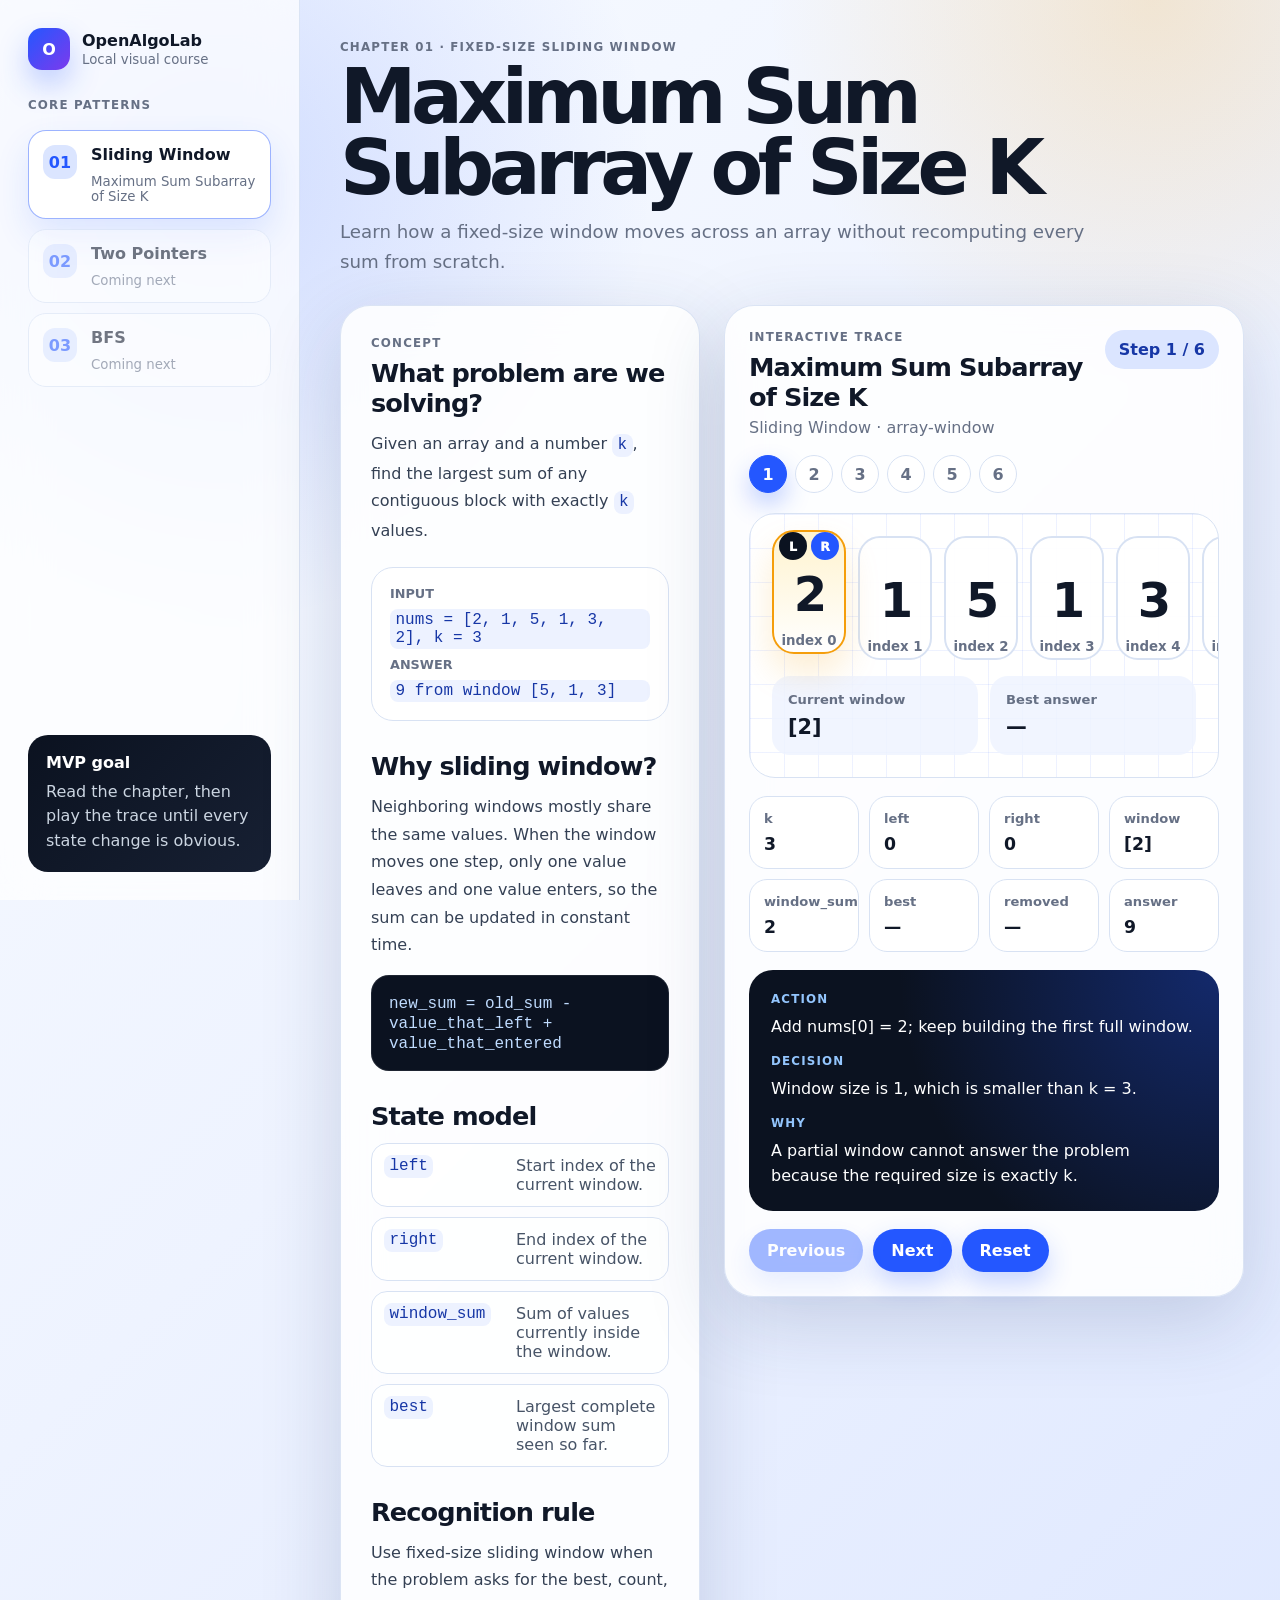
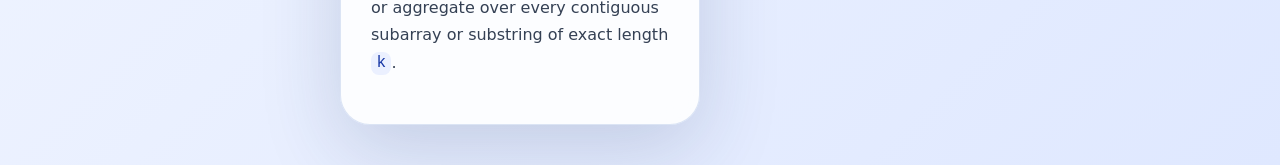
==== visualizer/index.html @ e6bec002 "feat: add first visual algorithm mvp" ====
<!doctype html>
<html lang="en">
  <head>
    <meta charset="utf-8" />
    <meta name="viewport" content="width=device-width, initial-scale=1" />
    <title>OpenAlgoLab Visualizer</title>
    <link rel="stylesheet" href="./styles.css" />
  </head>
  <body>
    <div class="app-shell">
      <aside class="sidebar" aria-label="Course navigation">
        <a class="brand" href="./" aria-label="OpenAlgoLab home">
          <span class="brand-mark">O</span>
          <span>
            <strong>OpenAlgoLab</strong>
            <small>Local visual course</small>
          </span>
        </a>

        <nav class="course-nav" aria-label="Algorithms">
          <p class="nav-label">Core Patterns</p>
          <button class="nav-item active" type="button">
            <span>01</span>
            <strong>Sliding Window</strong>
            <small>Maximum Sum Subarray of Size K</small>
          </button>
          <button class="nav-item locked" type="button" aria-disabled="true">
            <span>02</span>
            <strong>Two Pointers</strong>
            <small>Coming next</small>
          </button>
          <button class="nav-item locked" type="button" aria-disabled="true">
            <span>03</span>
            <strong>BFS</strong>
            <small>Coming next</small>
          </button>
        </nav>

        <div class="sidebar-note">
          <strong>MVP goal</strong>
          <p>Read the chapter, then play the trace until every state change is obvious.</p>
        </div>
      </aside>

      <main class="main-content">
        <section class="lesson-hero">
          <p class="eyebrow">Chapter 01 · Fixed-size Sliding Window</p>
          <h1 id="title">Maximum Sum Subarray of Size K</h1>
          <p class="hero-copy">
            Learn how a fixed-size window moves across an array without recomputing every sum from scratch.
          </p>
        </section>

        <section class="lesson-layout">
          <article class="lesson-card" aria-label="Algorithm explanation">
            <div class="section-kicker">Concept</div>
            <h2>What problem are we solving?</h2>
            <p>
              Given an array and a number <code>k</code>, find the largest sum of any contiguous block with exactly
              <code>k</code> values.
            </p>

            <div class="example-box">
              <span>Input</span>
              <code>nums = [2, 1, 5, 1, 3, 2], k = 3</code>
              <span>Answer</span>
              <code>9 from window [5, 1, 3]</code>
            </div>

            <h2>Why sliding window?</h2>
            <p>
              Neighboring windows mostly share the same values. When the window moves one step, only one value leaves
              and one value enters, so the sum can be updated in constant time.
            </p>

            <div class="formula-card">
              <code>new_sum = old_sum - value_that_left + value_that_entered</code>
            </div>

            <h2>State model</h2>
            <dl class="state-model">
              <div>
                <dt><code>left</code></dt>
                <dd>Start index of the current window.</dd>
              </div>
              <div>
                <dt><code>right</code></dt>
                <dd>End index of the current window.</dd>
              </div>
              <div>
                <dt><code>window_sum</code></dt>
                <dd>Sum of values currently inside the window.</dd>
              </div>
              <div>
                <dt><code>best</code></dt>
                <dd>Largest complete window sum seen so far.</dd>
              </div>
            </dl>

            <h2>Recognition rule</h2>
            <p>
              Use fixed-size sliding window when the problem asks for the best, count, or aggregate over every
              contiguous subarray or substring of exact length <code>k</code>.
            </p>
          </article>

          <section class="lab-card" aria-label="Interactive trace visualizer">
            <div class="lab-header">
              <div>
                <p class="eyebrow">Interactive Trace</p>
                <h2 id="trace-title">Maximum Sum Subarray of Size K</h2>
                <p id="pattern" class="pattern"></p>
              </div>
              <div class="step-pill" id="step-counter"></div>
            </div>

            <div class="progress-track" id="progress-track" aria-label="Trace progress"></div>

            <div class="visual-stage">
              <div id="array" class="array" aria-label="Array visualization"></div>
              <div class="window-summary">
                <div>
                  <span>Current window</span>
                  <strong id="window-values"></strong>
                </div>
                <div>
                  <span>Best answer</span>
                  <strong id="best-answer"></strong>
                </div>
              </div>
            </div>

            <div class="state-grid" id="state"></div>

            <article class="trace-explanation">
              <div>
                <p class="label">Action</p>
                <p id="action"></p>
              </div>
              <div>
                <p class="label">Decision</p>
                <p id="decision"></p>
              </div>
              <div>
                <p class="label">Why</p>
                <p id="why"></p>
              </div>
            </article>

            <div class="controls" aria-label="Trace controls">
              <button id="prev" type="button">Previous</button>
              <button id="next" type="button">Next</button>
              <button id="reset" type="button">Reset</button>
            </div>
          </section>
        </section>
      </main>
    </div>

    <script src="./app.js"></script>
  </body>
</html>
---- visualizer/styles.css ----
:root {
  color-scheme: light;
  --bg: #eef3ff;
  --bg-deep: #dfe8ff;
  --panel: rgba(255, 255, 255, 0.86);
  --panel-strong: #ffffff;
  --text: #101828;
  --muted: #667085;
  --line: #d8e2f3;
  --primary: #2457ff;
  --primary-dark: #1737a6;
  --primary-soft: #dbe5ff;
  --accent: #f59e0b;
  --accent-soft: #fff3cf;
  --success: #16a34a;
  --success-soft: #dcfce7;
  --dark: #0b1220;
  --dark-soft: #172033;
  --shadow: 0 24px 80px rgba(34, 53, 108, 0.18);
  --radius-lg: 30px;
  --radius-md: 22px;
}

* {
  box-sizing: border-box;
}

body {
  margin: 0;
  min-height: 100vh;
  font-family: Inter, ui-sans-serif, system-ui, -apple-system, BlinkMacSystemFont, "Segoe UI", sans-serif;
  color: var(--text);
  background:
    radial-gradient(circle at 16% 10%, rgba(36, 87, 255, 0.18), transparent 28rem),
    radial-gradient(circle at 90% 0%, rgba(245, 158, 11, 0.18), transparent 24rem),
    linear-gradient(135deg, #f8fbff 0%, var(--bg) 48%, var(--bg-deep) 100%);
}

button,
a {
  font: inherit;
}

code {
  padding: 0.14rem 0.34rem;
  border-radius: 8px;
  background: rgba(36, 87, 255, 0.08);
  color: var(--primary-dark);
  font-family: ui-monospace, SFMono-Regular, Menlo, Monaco, Consolas, "Liberation Mono", monospace;
}

.app-shell {
  display: grid;
  grid-template-columns: 300px minmax(0, 1fr);
  min-height: 100vh;
}

.sidebar {
  position: sticky;
  top: 0;
  height: 100vh;
  display: flex;
  flex-direction: column;
  gap: 28px;
  padding: 28px;
  border-right: 1px solid rgba(216, 226, 243, 0.9);
  background: rgba(255, 255, 255, 0.72);
  backdrop-filter: blur(24px);
}

.brand {
  display: flex;
  align-items: center;
  gap: 12px;
  color: var(--text);
  text-decoration: none;
}

.brand-mark {
  display: grid;
  width: 42px;
  height: 42px;
  place-items: center;
  border-radius: 14px;
  color: #ffffff;
  background: linear-gradient(135deg, var(--primary), #7c3aed);
  font-weight: 900;
  box-shadow: 0 14px 30px rgba(36, 87, 255, 0.28);
}

.brand strong,
.brand small {
  display: block;
}

.brand small {
  margin-top: 2px;
  color: var(--muted);
}

.course-nav {
  display: grid;
  gap: 10px;
}

.nav-label,
.eyebrow,
.label,
.section-kicker {
  margin: 0 0 8px;
  color: var(--muted);
  font-size: 0.74rem;
  font-weight: 850;
  letter-spacing: 0.1em;
  text-transform: uppercase;
}

.nav-item {
  width: 100%;
  display: grid;
  grid-template-columns: 36px minmax(0, 1fr);
  gap: 10px 12px;
  padding: 14px;
  text-align: left;
  border: 1px solid var(--line);
  border-radius: 18px;
  color: var(--text);
  background: rgba(255, 255, 255, 0.7);
  cursor: pointer;
}

.nav-item span {
  grid-row: span 2;
  display: grid;
  width: 34px;
  height: 34px;
  place-items: center;
  border-radius: 12px;
  color: var(--primary);
  background: var(--primary-soft);
  font-weight: 900;
}

.nav-item strong,
.nav-item small {
  display: block;
}

.nav-item small {
  color: var(--muted);
}

.nav-item.active {
  border-color: rgba(36, 87, 255, 0.45);
  background: #ffffff;
  box-shadow: 0 16px 34px rgba(36, 87, 255, 0.12);
}

.nav-item.locked {
  cursor: not-allowed;
  opacity: 0.58;
}

.sidebar-note {
  margin-top: auto;
  padding: 18px;
  border-radius: 20px;
  color: #ffffff;
  background: linear-gradient(135deg, var(--dark), var(--dark-soft));
}

.sidebar-note p {
  margin: 8px 0 0;
  color: #cbd5e1;
  line-height: 1.55;
}

.main-content {
  width: min(1480px, 100%);
  padding: 40px;
}

.lesson-hero {
  margin-bottom: 28px;
}

h1,
h2,
p {
  margin-top: 0;
}

h1 {
  max-width: 960px;
  margin-bottom: 14px;
  font-size: clamp(2.4rem, 6vw, 5.5rem);
  line-height: 0.92;
  letter-spacing: -0.07em;
}

h2 {
  margin-bottom: 12px;
  font-size: clamp(1.35rem, 2vw, 1.9rem);
  letter-spacing: -0.035em;
}

.hero-copy {
  max-width: 760px;
  color: var(--muted);
  font-size: 1.14rem;
  line-height: 1.65;
}

.lesson-layout {
  display: grid;
  grid-template-columns: minmax(360px, 0.86fr) minmax(520px, 1.14fr);
  gap: 24px;
  align-items: start;
}

.lesson-card,
.lab-card {
  border: 1px solid rgba(216, 226, 243, 0.92);
  border-radius: var(--radius-lg);
  background: var(--panel);
  box-shadow: var(--shadow);
  backdrop-filter: blur(20px);
}

.lesson-card {
  padding: 30px;
}

.lesson-card p {
  color: #344054;
  line-height: 1.72;
}

.lesson-card h2:not(:first-of-type) {
  margin-top: 30px;
}

.example-box {
  display: grid;
  gap: 8px;
  margin: 22px 0;
  padding: 18px;
  border: 1px solid var(--line);
  border-radius: var(--radius-md);
  background: #ffffff;
}

.example-box span {
  color: var(--muted);
  font-size: 0.8rem;
  font-weight: 800;
  text-transform: uppercase;
}

.formula-card {
  padding: 18px;
  border-radius: 18px;
  background: var(--dark);
  box-shadow: inset 0 0 0 1px rgba(255, 255, 255, 0.08);
}

.formula-card code {
  padding: 0;
  color: #bfdbfe;
  background: transparent;
  white-space: normal;
}

.state-model {
  display: grid;
  gap: 10px;
  margin: 0;
}

.state-model div {
  display: grid;
  grid-template-columns: 120px minmax(0, 1fr);
  gap: 12px;
  padding: 12px;
  border: 1px solid var(--line);
  border-radius: 16px;
  background: rgba(255, 255, 255, 0.68);
}

.state-model dt,
.state-model dd {
  margin: 0;
}

.state-model dd {
  color: #475467;
}

.lab-card {
  padding: 24px;
}

.lab-header {
  display: flex;
  align-items: flex-start;
  justify-content: space-between;
  gap: 16px;
  margin-bottom: 18px;
}

.lab-header h2 {
  margin-bottom: 6px;
}

.pattern {
  margin: 0;
  color: var(--muted);
}

.step-pill {
  flex: 0 0 auto;
  padding: 10px 14px;
  border-radius: 999px;
  color: var(--primary-dark);
  background: var(--primary-soft);
  font-weight: 900;
}

.progress-track {
  display: flex;
  gap: 8px;
  margin-bottom: 20px;
}

.progress-dot {
  display: grid;
  width: 38px;
  height: 38px;
  place-items: center;
  border: 1px solid var(--line);
  border-radius: 999px;
  color: var(--muted);
  background: #ffffff;
  font-weight: 900;
  cursor: pointer;
}

.progress-dot.done {
  color: var(--success);
  border-color: rgba(22, 163, 74, 0.35);
  background: var(--success-soft);
}

.progress-dot.current {
  color: #ffffff;
  border-color: var(--primary);
  background: var(--primary);
  box-shadow: 0 12px 24px rgba(36, 87, 255, 0.28);
}

.visual-stage {
  position: relative;
  overflow: hidden;
  margin-bottom: 18px;
  padding: 22px;
  border-radius: 26px;
  background:
    linear-gradient(90deg, rgba(36, 87, 255, 0.08) 1px, transparent 1px),
    linear-gradient(180deg, rgba(36, 87, 255, 0.08) 1px, transparent 1px),
    #ffffff;
  background-size: 34px 34px;
  border: 1px solid var(--line);
}

.array {
  display: grid;
  grid-template-columns: repeat(6, minmax(74px, 1fr));
  gap: 12px;
  margin-bottom: 16px;
}

.cell {
  min-height: 124px;
  display: grid;
  grid-template-rows: 28px 1fr 24px;
  align-items: center;
  justify-items: center;
  border: 2px solid var(--line);
  border-radius: 22px;
  background: rgba(255, 255, 255, 0.92);
  transition: transform 180ms ease, border-color 180ms ease, background 180ms ease, box-shadow 180ms ease;
}

.cell.in-window {
  border-color: rgba(36, 87, 255, 0.62);
  background: linear-gradient(180deg, #eff4ff, #ffffff);
  box-shadow: inset 0 -5px 0 rgba(36, 87, 255, 0.12);
}

.cell.highlighted {
  transform: translateY(-6px);
  border-color: var(--accent);
  background: linear-gradient(180deg, var(--accent-soft), #ffffff);
  box-shadow: 0 18px 34px rgba(245, 158, 11, 0.18);
}

.cell.candidate-best.in-window {
  box-shadow: inset 0 -5px 0 rgba(22, 163, 74, 0.18);
}

.cell strong {
  font-size: clamp(2rem, 4vw, 3rem);
  letter-spacing: -0.06em;
}

.cell small {
  color: var(--muted);
  font-weight: 800;
}

.pointers {
  display: flex;
  gap: 4px;
  min-height: 28px;
}

.pointers span {
  display: inline-grid;
  width: 28px;
  height: 28px;
  place-items: center;
  border-radius: 999px;
  color: #ffffff;
  font-size: 0.78rem;
  font-weight: 950;
}

.left-pointer {
  background: var(--dark);
}

.right-pointer {
  background: var(--primary);
}

.window-summary {
  display: grid;
  grid-template-columns: 1fr 1fr;
  gap: 12px;
}

.window-summary div {
  padding: 16px;
  border-radius: 18px;
  background: rgba(239, 244, 255, 0.84);
}

.window-summary span,
.state-card span {
  display: block;
  margin-bottom: 8px;
  color: var(--muted);
  font-size: 0.82rem;
  font-weight: 850;
}

.window-summary strong {
  font-size: 1.3rem;
}

.state-grid {
  display: grid;
  grid-template-columns: repeat(4, minmax(0, 1fr));
  gap: 10px;
  margin-bottom: 18px;
}

.state-card {
  padding: 14px;
  border: 1px solid var(--line);
  border-radius: 18px;
  background: #ffffff;
}

.state-card strong {
  display: block;
  overflow-wrap: anywhere;
  font-size: 1.08rem;
}

.trace-explanation {
  display: grid;
  gap: 14px;
  margin-bottom: 18px;
  padding: 22px;
  border-radius: 24px;
  color: #ffffff;
  background:
    radial-gradient(circle at top right, rgba(36, 87, 255, 0.34), transparent 20rem),
    var(--dark);
}

.trace-explanation p:not(.label) {
  margin: 0;
  line-height: 1.6;
}

.trace-explanation .label {
  color: #93c5fd;
}

.controls {
  display: flex;
  flex-wrap: wrap;
  gap: 10px;
}

.controls button {
  border: 0;
  border-radius: 999px;
  padding: 12px 18px;
  color: #ffffff;
  background: var(--primary);
  font-weight: 900;
  cursor: pointer;
  box-shadow: 0 12px 26px rgba(36, 87, 255, 0.24);
  transition: transform 160ms ease, opacity 160ms ease;
}

.controls button:hover:not(:disabled) {
  transform: translateY(-1px);
}

.controls button:disabled {
  cursor: not-allowed;
  opacity: 0.42;
}

@media (max-width: 1180px) {
  .app-shell {
    grid-template-columns: 1fr;
  }

  .sidebar {
    position: static;
    height: auto;
    border-right: 0;
    border-bottom: 1px solid rgba(216, 226, 243, 0.9);
  }

  .course-nav {
    grid-template-columns: repeat(3, minmax(0, 1fr));
  }

  .nav-label,
  .sidebar-note {
    grid-column: 1 / -1;
  }

  .lesson-layout {
    grid-template-columns: 1fr;
  }
}

@media (max-width: 760px) {
  .main-content,
  .sidebar {
    padding: 20px;
  }

  .course-nav,
  .array,
  .state-grid,
  .window-summary {
    grid-template-columns: 1fr;
  }

  .lesson-card,
  .lab-card {
    padding: 20px;
    border-radius: 24px;
  }

  .lab-header {
    flex-direction: column;
  }

  .state-model div {
    grid-template-columns: 1fr;
  }

  .progress-track {
    flex-wrap: wrap;
  }

  .controls button {
    flex: 1;
  }
}
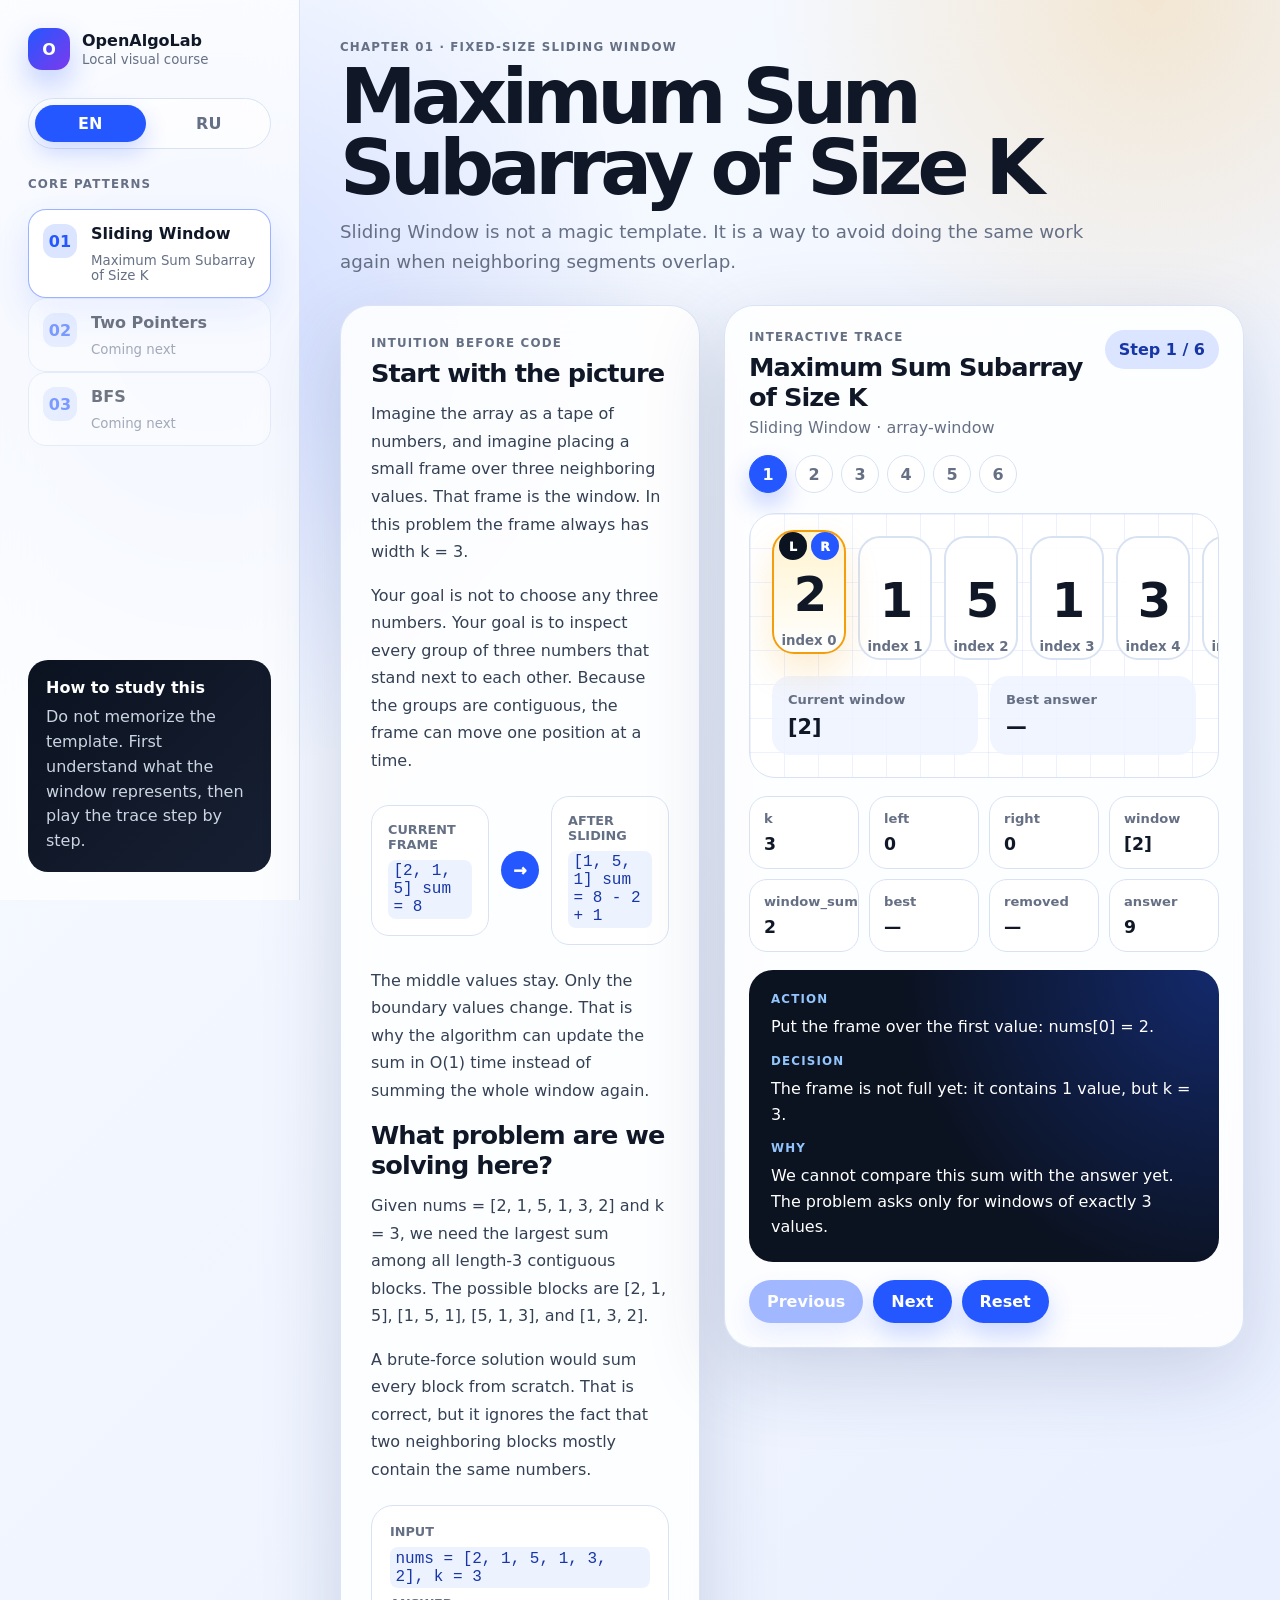
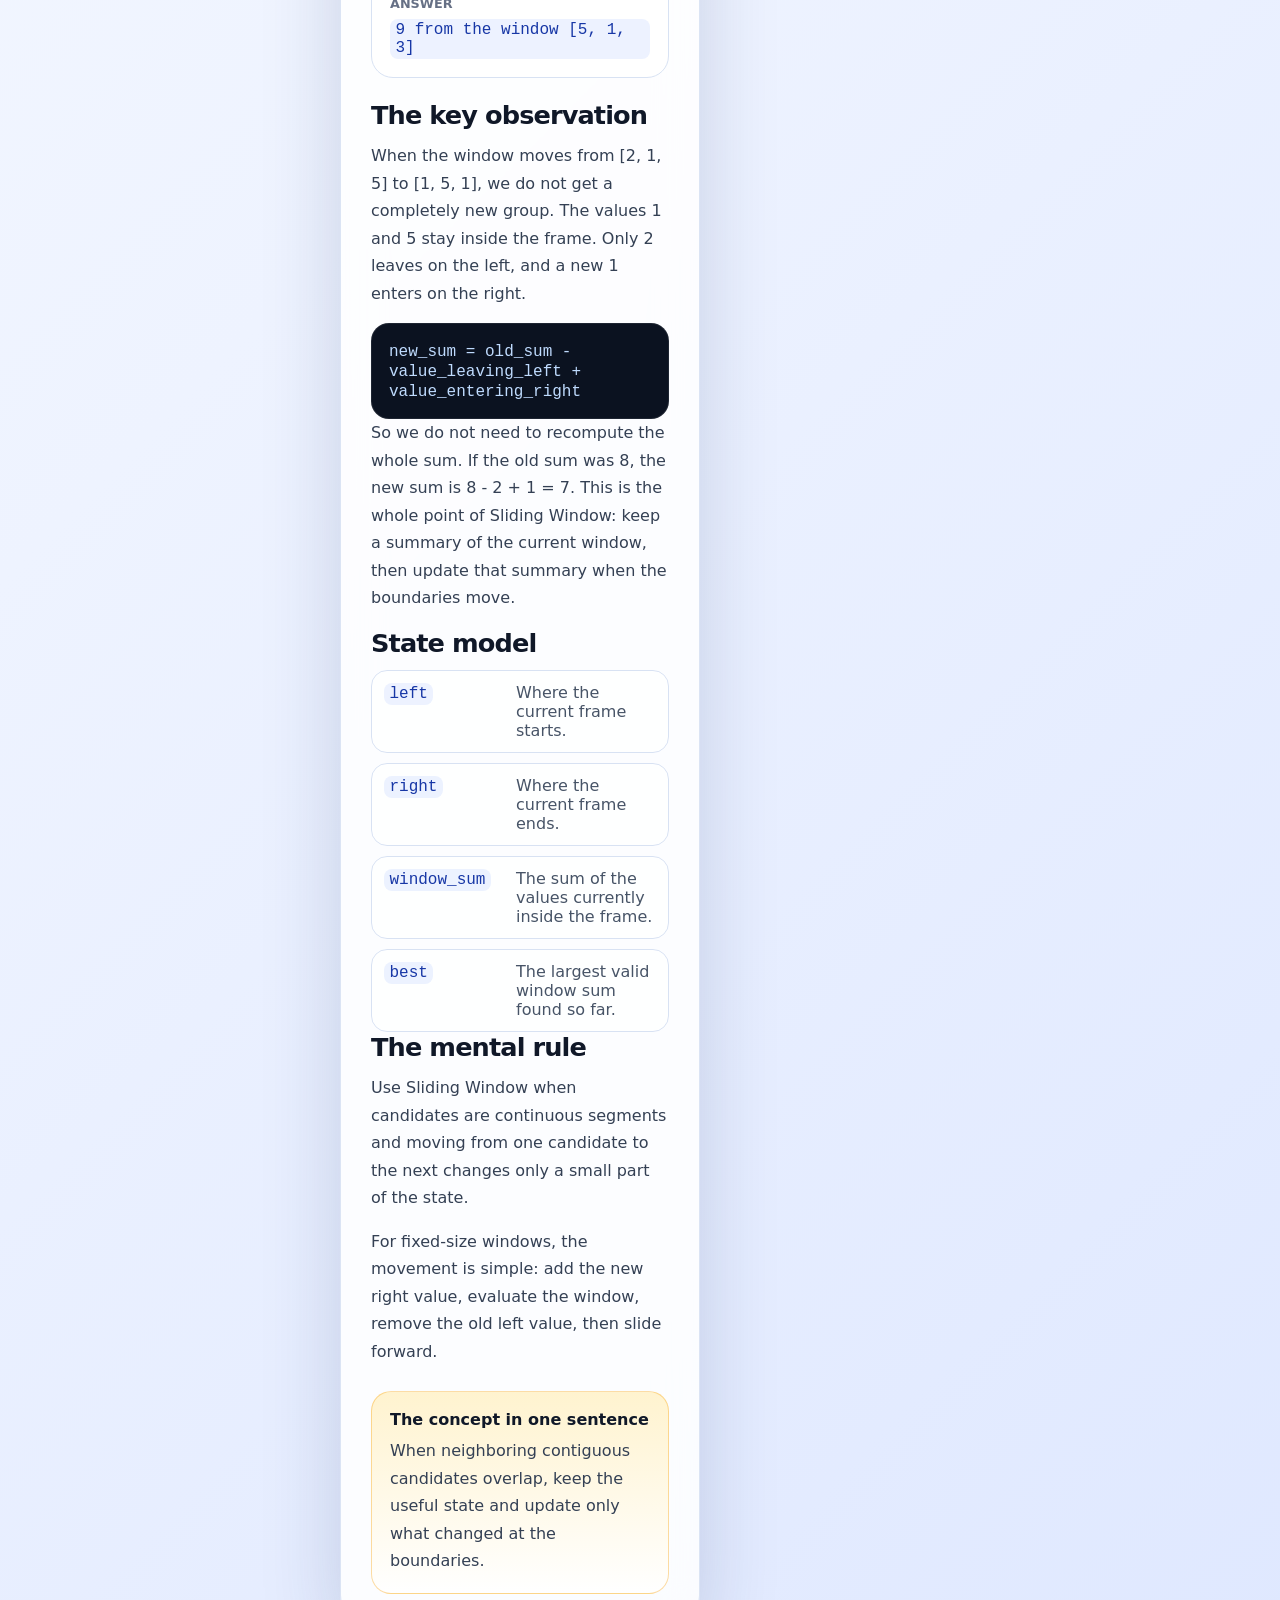
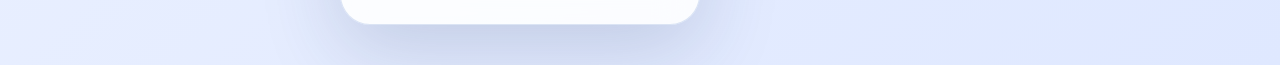
==== commit 88c3a31d: "feat: add bilingual lesson localization" ====
--- a/visualizer/index.html
+++ b/visualizer/index.html
@@ -13,102 +13,44 @@
           <span class="brand-mark">O</span>
           <span>
             <strong>OpenAlgoLab</strong>
-            <small>Local visual course</small>
+            <small id="brand-subtitle"></small>
           </span>
         </a>
 
+        <div class="language-switcher" aria-label="Language switcher">
+          <button class="language-button" type="button" data-lang="en">EN</button>
+          <button class="language-button" type="button" data-lang="ru">RU</button>
+        </div>
+
         <nav class="course-nav" aria-label="Algorithms">
-          <p class="nav-label">Core Patterns</p>
-          <button class="nav-item active" type="button">
-            <span>01</span>
-            <strong>Sliding Window</strong>
-            <small>Maximum Sum Subarray of Size K</small>
-          </button>
-          <button class="nav-item locked" type="button" aria-disabled="true">
-            <span>02</span>
-            <strong>Two Pointers</strong>
-            <small>Coming next</small>
-          </button>
-          <button class="nav-item locked" type="button" aria-disabled="true">
-            <span>03</span>
-            <strong>BFS</strong>
-            <small>Coming next</small>
-          </button>
+          <p class="nav-label" id="nav-label"></p>
+          <div id="nav-items"></div>
         </nav>
 
         <div class="sidebar-note">
-          <strong>MVP goal</strong>
-          <p>Read the chapter, then play the trace until every state change is obvious.</p>
+          <strong id="sidebar-note-title"></strong>
+          <p id="sidebar-note-text"></p>
         </div>
       </aside>
 
       <main class="main-content">
         <section class="lesson-hero">
-          <p class="eyebrow">Chapter 01 · Fixed-size Sliding Window</p>
-          <h1 id="title">Maximum Sum Subarray of Size K</h1>
-          <p class="hero-copy">
-            Learn how a fixed-size window moves across an array without recomputing every sum from scratch.
-          </p>
+          <p class="eyebrow" id="lesson-eyebrow"></p>
+          <h1 id="title"></h1>
+          <p class="hero-copy" id="hero-copy"></p>
         </section>
 
         <section class="lesson-layout">
           <article class="lesson-card" aria-label="Algorithm explanation">
-            <div class="section-kicker">Concept</div>
-            <h2>What problem are we solving?</h2>
-            <p>
-              Given an array and a number <code>k</code>, find the largest sum of any contiguous block with exactly
-              <code>k</code> values.
-            </p>
-
-            <div class="example-box">
-              <span>Input</span>
-              <code>nums = [2, 1, 5, 1, 3, 2], k = 3</code>
-              <span>Answer</span>
-              <code>9 from window [5, 1, 3]</code>
-            </div>
-
-            <h2>Why sliding window?</h2>
-            <p>
-              Neighboring windows mostly share the same values. When the window moves one step, only one value leaves
-              and one value enters, so the sum can be updated in constant time.
-            </p>
-
-            <div class="formula-card">
-              <code>new_sum = old_sum - value_that_left + value_that_entered</code>
-            </div>
-
-            <h2>State model</h2>
-            <dl class="state-model">
-              <div>
-                <dt><code>left</code></dt>
-                <dd>Start index of the current window.</dd>
-              </div>
-              <div>
-                <dt><code>right</code></dt>
-                <dd>End index of the current window.</dd>
-              </div>
-              <div>
-                <dt><code>window_sum</code></dt>
-                <dd>Sum of values currently inside the window.</dd>
-              </div>
-              <div>
-                <dt><code>best</code></dt>
-                <dd>Largest complete window sum seen so far.</dd>
-              </div>
-            </dl>
-
-            <h2>Recognition rule</h2>
-            <p>
-              Use fixed-size sliding window when the problem asks for the best, count, or aggregate over every
-              contiguous subarray or substring of exact length <code>k</code>.
-            </p>
+            <div class="section-kicker" id="lesson-kicker"></div>
+            <div id="lesson-sections"></div>
           </article>
 
           <section class="lab-card" aria-label="Interactive trace visualizer">
             <div class="lab-header">
               <div>
-                <p class="eyebrow">Interactive Trace</p>
-                <h2 id="trace-title">Maximum Sum Subarray of Size K</h2>
+                <p class="eyebrow" id="lab-eyebrow"></p>
+                <h2 id="trace-title"></h2>
                 <p id="pattern" class="pattern"></p>
               </div>
               <div class="step-pill" id="step-counter"></div>
@@ -120,11 +62,11 @@
               <div id="array" class="array" aria-label="Array visualization"></div>
               <div class="window-summary">
                 <div>
-                  <span>Current window</span>
+                  <span id="current-window-label"></span>
                   <strong id="window-values"></strong>
                 </div>
                 <div>
-                  <span>Best answer</span>
+                  <span id="best-answer-label"></span>
                   <strong id="best-answer"></strong>
                 </div>
               </div>
@@ -134,29 +76,31 @@
 
             <article class="trace-explanation">
               <div>
-                <p class="label">Action</p>
+                <p class="label" id="action-label"></p>
                 <p id="action"></p>
               </div>
               <div>
-                <p class="label">Decision</p>
+                <p class="label" id="decision-label"></p>
                 <p id="decision"></p>
               </div>
               <div>
-                <p class="label">Why</p>
+                <p class="label" id="why-label"></p>
                 <p id="why"></p>
               </div>
             </article>
 
             <div class="controls" aria-label="Trace controls">
-              <button id="prev" type="button">Previous</button>
-              <button id="next" type="button">Next</button>
-              <button id="reset" type="button">Reset</button>
+              <button id="prev" type="button"></button>
+              <button id="next" type="button"></button>
+              <button id="reset" type="button"></button>
             </div>
           </section>
         </section>
       </main>
     </div>
 
+    <script src="./locales/en.js"></script>
+    <script src="./locales/ru.js"></script>
     <script src="./app.js"></script>
   </body>
 </html>
--- a/visualizer/styles.css
+++ b/visualizer/styles.css
@@ -103,6 +103,32 @@
   gap: 10px;
 }
 
+.language-switcher {
+  display: grid;
+  grid-template-columns: 1fr 1fr;
+  gap: 8px;
+  padding: 6px;
+  border: 1px solid var(--line);
+  border-radius: 999px;
+  background: rgba(255, 255, 255, 0.66);
+}
+
+.language-button {
+  border: 0;
+  border-radius: 999px;
+  padding: 9px 12px;
+  color: var(--muted);
+  background: transparent;
+  font-weight: 900;
+  cursor: pointer;
+}
+
+.language-button.active {
+  color: #ffffff;
+  background: var(--primary);
+  box-shadow: 0 10px 22px rgba(36, 87, 255, 0.22);
+}
+
 .nav-label,
 .eyebrow,
 .label,
@@ -250,6 +276,46 @@
   background: #ffffff;
 }
 
+.concept-strip {
+  display: grid;
+  grid-template-columns: 1fr auto 1fr;
+  gap: 12px;
+  align-items: center;
+  margin: 22px 0;
+}
+
+.concept-strip div:not(.arrow) {
+  display: grid;
+  gap: 8px;
+  padding: 16px;
+  border: 1px solid var(--line);
+  border-radius: 18px;
+  background: #ffffff;
+}
+
+.concept-strip span {
+  color: var(--muted);
+  font-size: 0.8rem;
+  font-weight: 850;
+  text-transform: uppercase;
+}
+
+.concept-strip code {
+  width: fit-content;
+  font-size: 1rem;
+}
+
+.concept-strip .arrow {
+  display: grid;
+  width: 38px;
+  height: 38px;
+  place-items: center;
+  border-radius: 999px;
+  color: #ffffff;
+  background: var(--primary);
+  font-weight: 950;
+}
+
 .example-box span {
   color: var(--muted);
   font-size: 0.8rem;
@@ -262,6 +328,23 @@
   border-radius: 18px;
   background: var(--dark);
   box-shadow: inset 0 0 0 1px rgba(255, 255, 255, 0.08);
+}
+
+.remember-box {
+  margin-top: 26px;
+  padding: 18px;
+  border: 1px solid rgba(245, 158, 11, 0.36);
+  border-radius: 20px;
+  background: linear-gradient(180deg, var(--accent-soft), #ffffff);
+}
+
+.remember-box strong {
+  display: block;
+  margin-bottom: 8px;
+}
+
+.remember-box p {
+  margin-bottom: 0;
 }
 
 .formula-card code {
@@ -552,6 +635,10 @@
     grid-template-columns: repeat(3, minmax(0, 1fr));
   }
 
+  .language-switcher {
+    max-width: 240px;
+  }
+
   .nav-label,
   .sidebar-note {
     grid-column: 1 / -1;
@@ -589,6 +676,15 @@
     grid-template-columns: 1fr;
   }
 
+  .concept-strip {
+    grid-template-columns: 1fr;
+  }
+
+  .concept-strip .arrow {
+    justify-self: center;
+    transform: rotate(90deg);
+  }
+
   .progress-track {
     flex-wrap: wrap;
   }
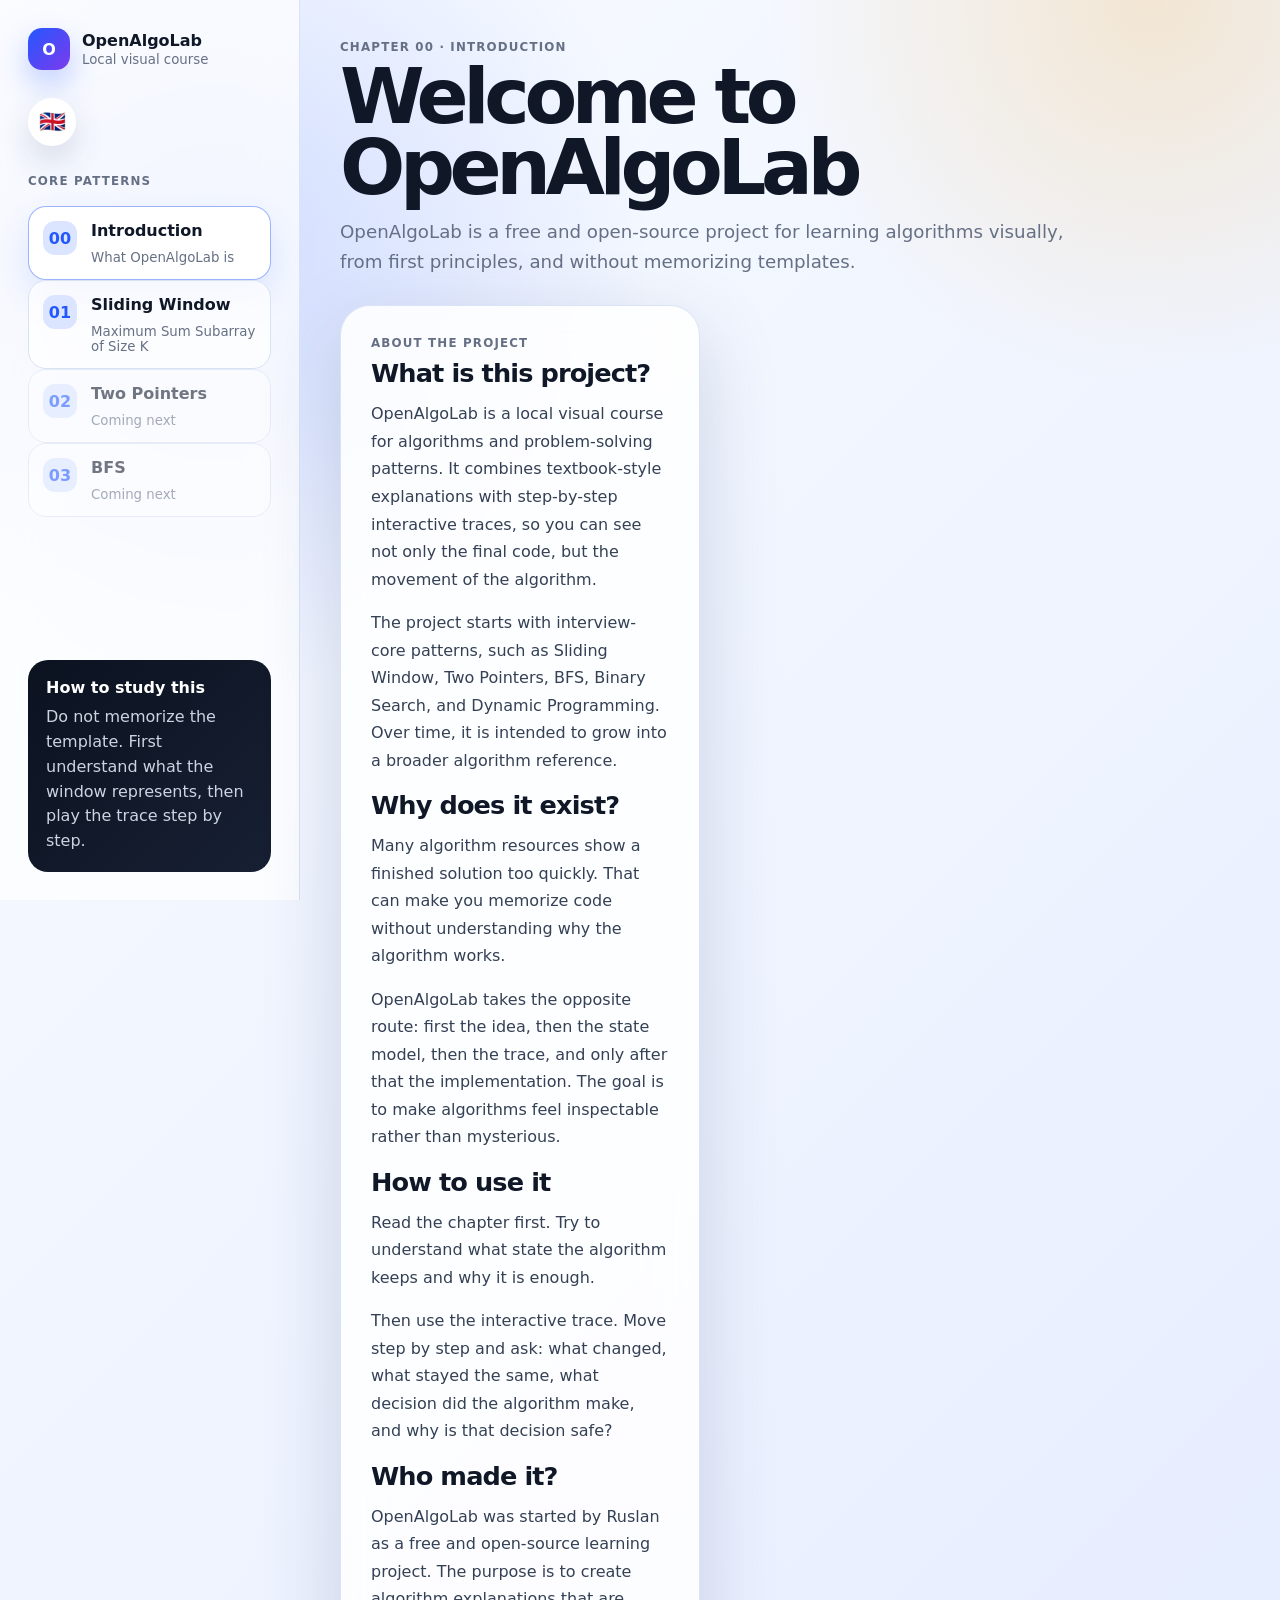
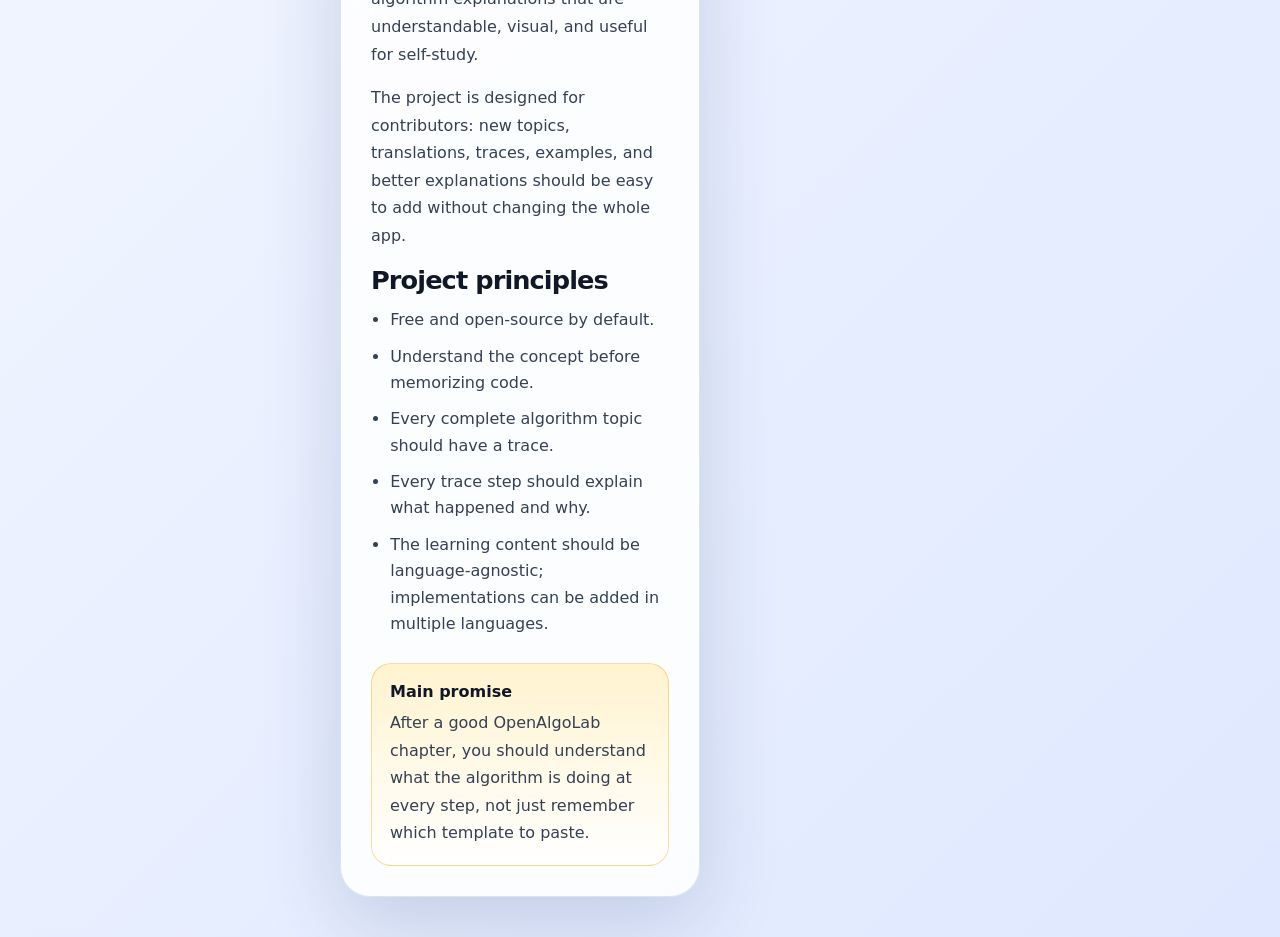
==== commit 155a180c: "feat: add introduction chapter and language menu" ====
--- a/visualizer/index.html
+++ b/visualizer/index.html
@@ -18,8 +18,11 @@
         </a>
 
         <div class="language-switcher" aria-label="Language switcher">
-          <button class="language-button" type="button" data-lang="en">EN</button>
-          <button class="language-button" type="button" data-lang="ru">RU</button>
+          <button class="language-trigger" id="language-trigger" type="button" aria-haspopup="true" aria-expanded="false">
+            <span id="language-trigger-flag" aria-hidden="true"></span>
+            <span class="sr-only" id="language-trigger-label"></span>
+          </button>
+          <div class="language-menu" id="language-menu" hidden></div>
         </div>
 
         <nav class="course-nav" aria-label="Algorithms">
@@ -46,7 +49,7 @@
             <div id="lesson-sections"></div>
           </article>
 
-          <section class="lab-card" aria-label="Interactive trace visualizer">
+          <section class="lab-card" id="lab-card" aria-label="Interactive trace visualizer">
             <div class="lab-header">
               <div>
                 <p class="eyebrow" id="lab-eyebrow"></p>
--- a/visualizer/styles.css
+++ b/visualizer/styles.css
@@ -104,29 +104,90 @@
 }
 
 .language-switcher {
-  display: grid;
-  grid-template-columns: 1fr 1fr;
-  gap: 8px;
-  padding: 6px;
+  position: relative;
+  width: max-content;
+}
+
+.language-trigger {
+  display: grid;
+  width: 48px;
+  height: 48px;
+  place-items: center;
+  border: 0;
+  border-radius: 50%;
+  background: #ffffff;
+  box-shadow: 0 14px 32px rgba(34, 53, 108, 0.16);
+  cursor: pointer;
+  font-size: 1.35rem;
+  line-height: 1;
+}
+
+.language-trigger:hover,
+.language-trigger:focus-visible {
+  outline: 3px solid rgba(36, 87, 255, 0.18);
+}
+
+.language-menu {
+  position: absolute;
+  z-index: 20;
+  top: calc(100% + 10px);
+  left: 0;
+  min-width: 180px;
+  display: grid;
+  gap: 6px;
+  padding: 8px;
   border: 1px solid var(--line);
-  border-radius: 999px;
-  background: rgba(255, 255, 255, 0.66);
-}
-
-.language-button {
+  border-radius: 18px;
+  background: rgba(255, 255, 255, 0.96);
+  box-shadow: 0 20px 48px rgba(34, 53, 108, 0.18);
+  backdrop-filter: blur(18px);
+}
+
+.language-menu[hidden] {
+  display: none;
+}
+
+.language-option {
+  display: flex;
+  align-items: center;
+  gap: 10px;
+  width: 100%;
   border: 0;
-  border-radius: 999px;
-  padding: 9px 12px;
-  color: var(--muted);
+  border-radius: 13px;
+  padding: 9px 10px;
+  color: var(--text);
   background: transparent;
-  font-weight: 900;
   cursor: pointer;
-}
-
-.language-button.active {
-  color: #ffffff;
-  background: var(--primary);
-  box-shadow: 0 10px 22px rgba(36, 87, 255, 0.22);
+  font-weight: 800;
+  text-align: left;
+}
+
+.language-option:hover,
+.language-option.active {
+  background: var(--primary-soft);
+  color: var(--primary-dark);
+}
+
+.language-option-flag {
+  display: grid;
+  width: 28px;
+  height: 28px;
+  place-items: center;
+  border-radius: 50%;
+  background: #ffffff;
+  box-shadow: inset 0 0 0 1px rgba(216, 226, 243, 0.9);
+}
+
+.sr-only {
+  position: absolute;
+  width: 1px;
+  height: 1px;
+  padding: 0;
+  margin: -1px;
+  overflow: hidden;
+  clip: rect(0, 0, 0, 0);
+  white-space: nowrap;
+  border: 0;
 }
 
 .nav-label,
@@ -260,6 +321,15 @@
 .lesson-card p {
   color: #344054;
   line-height: 1.72;
+}
+
+.lesson-list {
+  display: grid;
+  gap: 10px;
+  margin: 0;
+  padding-left: 1.2rem;
+  color: #344054;
+  line-height: 1.65;
 }
 
 .lesson-card h2:not(:first-of-type) {
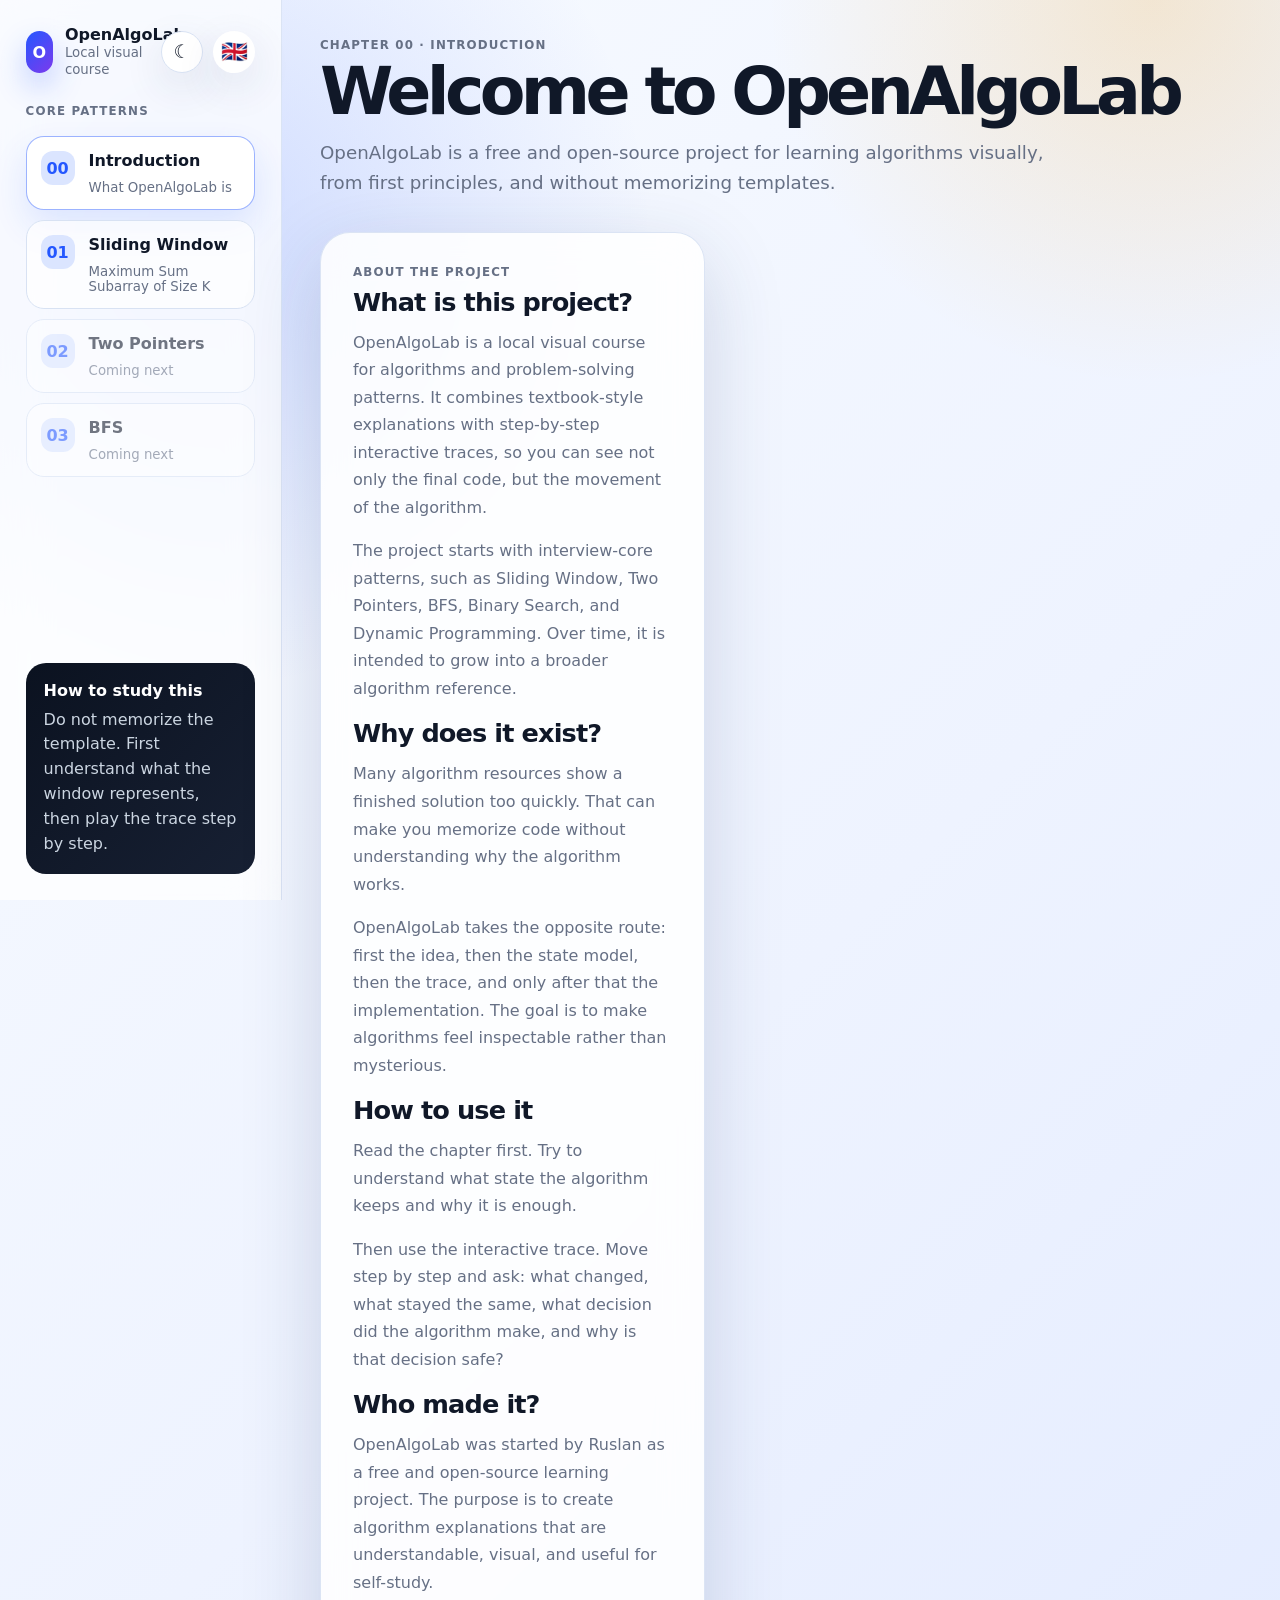
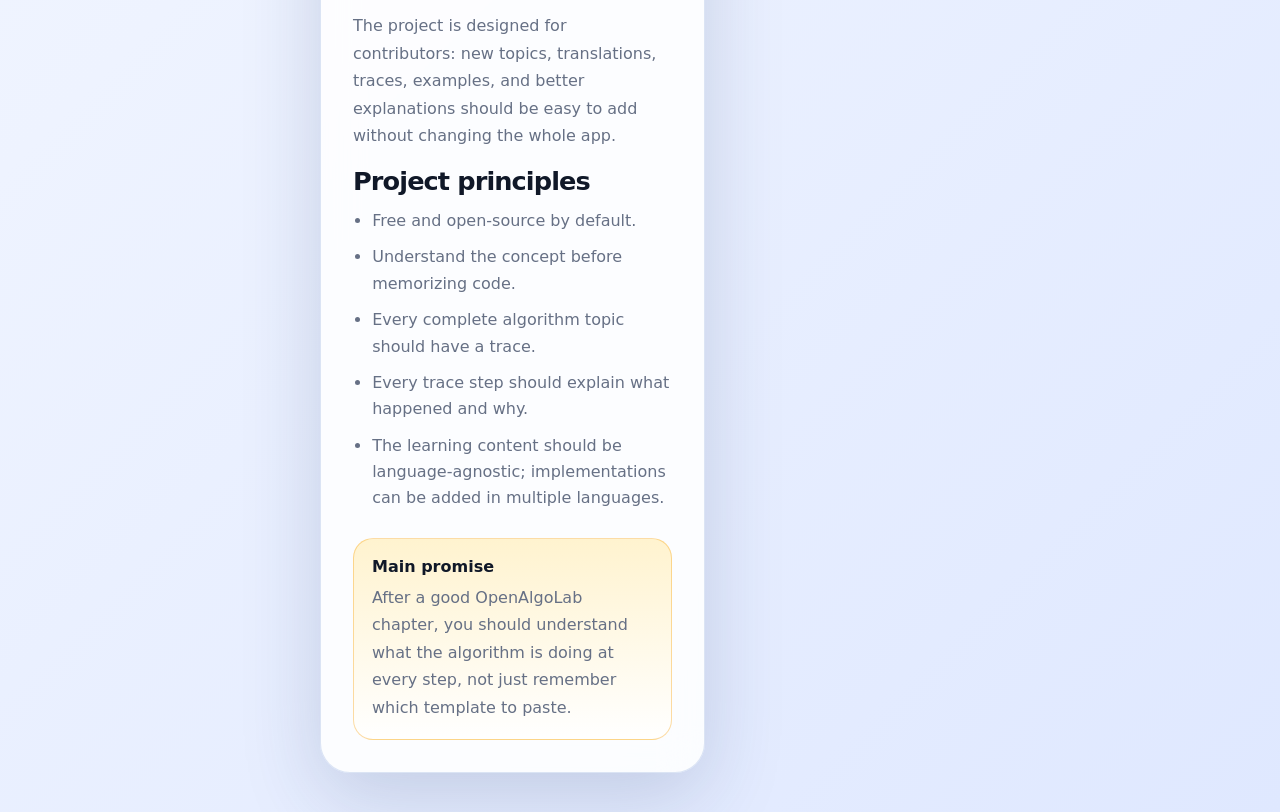
==== commit 2fb1ff2a: "feat: add visualizer dark theme Add a persisted light/dark theme toggle to the visualizer header and" ====
--- a/visualizer/index.html
+++ b/visualizer/index.html
@@ -9,20 +9,29 @@
   <body>
     <div class="app-shell">
       <aside class="sidebar" aria-label="Course navigation">
-        <a class="brand" href="./" aria-label="OpenAlgoLab home">
-          <span class="brand-mark">O</span>
-          <span>
-            <strong>OpenAlgoLab</strong>
-            <small id="brand-subtitle"></small>
-          </span>
-        </a>
+        <div class="sidebar-top">
+          <a class="brand" href="./" aria-label="OpenAlgoLab home">
+            <span class="brand-mark">O</span>
+            <span>
+              <strong>OpenAlgoLab</strong>
+              <small id="brand-subtitle"></small>
+            </span>
+          </a>
 
-        <div class="language-switcher" aria-label="Language switcher">
-          <button class="language-trigger" id="language-trigger" type="button" aria-haspopup="true" aria-expanded="false">
-            <span id="language-trigger-flag" aria-hidden="true"></span>
-            <span class="sr-only" id="language-trigger-label"></span>
-          </button>
-          <div class="language-menu" id="language-menu" hidden></div>
+          <div class="top-actions">
+            <button class="theme-toggle" id="theme-toggle" type="button">
+              <span id="theme-toggle-icon" aria-hidden="true"></span>
+              <span class="sr-only" id="theme-toggle-label"></span>
+            </button>
+
+            <div class="language-switcher" aria-label="Language switcher">
+              <button class="language-trigger" id="language-trigger" type="button" aria-haspopup="true" aria-expanded="false">
+                <span id="language-trigger-flag" aria-hidden="true"></span>
+                <span class="sr-only" id="language-trigger-label"></span>
+              </button>
+              <div class="language-menu" id="language-menu" hidden></div>
+            </div>
+          </div>
         </div>
 
         <nav class="course-nav" aria-label="Algorithms">
--- a/visualizer/styles.css
+++ b/visualizer/styles.css
@@ -17,8 +17,31 @@
   --dark: #0b1220;
   --dark-soft: #172033;
   --shadow: 0 24px 80px rgba(34, 53, 108, 0.18);
+  --shadow-soft: 0 14px 42px rgba(34, 53, 108, 0.12);
   --radius-lg: 30px;
   --radius-md: 22px;
+}
+
+:root[data-theme="dark"] {
+  color-scheme: dark;
+  --bg: #10192b;
+  --bg-deep: #070b14;
+  --panel: rgba(16, 25, 43, 0.84);
+  --panel-strong: #121c30;
+  --text: #eef4ff;
+  --muted: #9aa9c2;
+  --line: rgba(139, 158, 190, 0.24);
+  --primary: #7aa2ff;
+  --primary-dark: #c9d9ff;
+  --primary-soft: rgba(122, 162, 255, 0.16);
+  --accent: #fbbf24;
+  --accent-soft: rgba(251, 191, 36, 0.18);
+  --success: #4ade80;
+  --success-soft: rgba(74, 222, 128, 0.16);
+  --dark: #050814;
+  --dark-soft: #111a2c;
+  --shadow: 0 24px 80px rgba(0, 0, 0, 0.38);
+  --shadow-soft: 0 14px 42px rgba(0, 0, 0, 0.28);
 }
 
 * {
@@ -36,6 +59,13 @@
     linear-gradient(135deg, #f8fbff 0%, var(--bg) 48%, var(--bg-deep) 100%);
 }
 
+:root[data-theme="dark"] body {
+  background:
+    radial-gradient(circle at 16% 10%, rgba(122, 162, 255, 0.22), transparent 28rem),
+    radial-gradient(circle at 90% 0%, rgba(251, 191, 36, 0.14), transparent 24rem),
+    linear-gradient(135deg, #111827 0%, var(--bg) 48%, var(--bg-deep) 100%);
+}
+
 button,
 a {
   font: inherit;
@@ -51,7 +81,7 @@
 
 .app-shell {
   display: grid;
-  grid-template-columns: 300px minmax(0, 1fr);
+  grid-template-columns: clamp(280px, 22vw, 340px) minmax(0, 1fr);
   min-height: 100vh;
 }
 
@@ -61,17 +91,30 @@
   height: 100vh;
   display: flex;
   flex-direction: column;
-  gap: 28px;
-  padding: 28px;
+  gap: clamp(18px, 2vw, 26px);
+  padding: clamp(20px, 2vw, 28px);
   border-right: 1px solid rgba(216, 226, 243, 0.9);
   background: rgba(255, 255, 255, 0.72);
   backdrop-filter: blur(24px);
+}
+
+:root[data-theme="dark"] .sidebar {
+  border-right-color: var(--line);
+  background: rgba(8, 13, 24, 0.72);
+}
+
+.sidebar-top {
+  display: flex;
+  align-items: center;
+  justify-content: space-between;
+  gap: 14px;
 }
 
 .brand {
   display: flex;
   align-items: center;
   gap: 12px;
+  min-width: 0;
   color: var(--text);
   text-decoration: none;
 }
@@ -93,45 +136,83 @@
   display: block;
 }
 
+.brand > span:last-child {
+  min-width: 0;
+}
+
+.brand strong {
+  line-height: 1.1;
+}
+
 .brand small {
   margin-top: 2px;
   color: var(--muted);
+  line-height: 1.25;
 }
 
 .course-nav {
   display: grid;
   gap: 10px;
+}
+
+#nav-items {
+  display: grid;
+  gap: 10px;
+}
+
+.top-actions {
+  display: flex;
+  align-items: center;
+  gap: 10px;
+  flex: 0 0 auto;
 }
 
 .language-switcher {
   position: relative;
   width: max-content;
-}
-
+  flex: 0 0 auto;
+}
+
+.theme-toggle,
 .language-trigger {
   display: grid;
-  width: 48px;
-  height: 48px;
+  width: 42px;
+  height: 42px;
   place-items: center;
   border: 0;
   border-radius: 50%;
   background: #ffffff;
-  box-shadow: 0 14px 32px rgba(34, 53, 108, 0.16);
+  box-shadow: var(--shadow-soft);
   cursor: pointer;
   font-size: 1.35rem;
   line-height: 1;
 }
 
+.theme-toggle {
+  border: 1px solid var(--line);
+  color: var(--text);
+  font-size: 1.15rem;
+}
+
+.theme-toggle:hover,
+.theme-toggle:focus-visible,
 .language-trigger:hover,
 .language-trigger:focus-visible {
   outline: 3px solid rgba(36, 87, 255, 0.18);
+}
+
+:root[data-theme="dark"] .theme-toggle,
+:root[data-theme="dark"] .language-trigger,
+:root[data-theme="dark"] .language-menu,
+:root[data-theme="dark"] .language-option-flag {
+  background: rgba(18, 28, 48, 0.96);
 }
 
 .language-menu {
   position: absolute;
   z-index: 20;
   top: calc(100% + 10px);
-  left: 0;
+  right: 0;
   min-width: 180px;
   display: grid;
   gap: 6px;
@@ -141,6 +222,10 @@
   background: rgba(255, 255, 255, 0.96);
   box-shadow: 0 20px 48px rgba(34, 53, 108, 0.18);
   backdrop-filter: blur(18px);
+}
+
+:root[data-theme="dark"] .language-menu {
+  box-shadow: 0 20px 48px rgba(0, 0, 0, 0.34);
 }
 
 .language-menu[hidden] {
@@ -168,6 +253,11 @@
   color: var(--primary-dark);
 }
 
+:root[data-theme="dark"] .language-option:hover,
+:root[data-theme="dark"] .language-option.active {
+  color: var(--primary-dark);
+}
+
 .language-option-flag {
   display: grid;
   width: 28px;
@@ -214,6 +304,26 @@
   color: var(--text);
   background: rgba(255, 255, 255, 0.7);
   cursor: pointer;
+  transition: transform 160ms ease, border-color 160ms ease, background 160ms ease, box-shadow 160ms ease;
+}
+
+:root[data-theme="dark"] .nav-item {
+  background: rgba(18, 28, 48, 0.66);
+}
+
+.nav-item:hover:not(.locked),
+.nav-item:focus-visible:not(.locked) {
+  transform: translateY(-1px);
+  border-color: rgba(36, 87, 255, 0.32);
+  background: rgba(255, 255, 255, 0.9);
+  box-shadow: var(--shadow-soft);
+  outline: none;
+}
+
+:root[data-theme="dark"] .nav-item:hover:not(.locked),
+:root[data-theme="dark"] .nav-item:focus-visible:not(.locked),
+:root[data-theme="dark"] .nav-item.active {
+  background: rgba(25, 38, 64, 0.92);
 }
 
 .nav-item span {
@@ -243,6 +353,10 @@
   box-shadow: 0 16px 34px rgba(36, 87, 255, 0.12);
 }
 
+:root[data-theme="dark"] .nav-item.active {
+  box-shadow: 0 16px 34px rgba(0, 0, 0, 0.24);
+}
+
 .nav-item.locked {
   cursor: not-allowed;
   opacity: 0.58;
@@ -264,11 +378,12 @@
 
 .main-content {
   width: min(1480px, 100%);
-  padding: 40px;
+  margin-inline: auto;
+  padding: clamp(24px, 3vw, 44px);
 }
 
 .lesson-hero {
-  margin-bottom: 28px;
+  margin-bottom: clamp(22px, 3vw, 34px);
 }
 
 h1,
@@ -280,8 +395,8 @@
 h1 {
   max-width: 960px;
   margin-bottom: 14px;
-  font-size: clamp(2.4rem, 6vw, 5.5rem);
-  line-height: 0.92;
+  font-size: clamp(2.35rem, 5.2vw, 5rem);
+  line-height: 0.95;
   letter-spacing: -0.07em;
 }
 
@@ -300,8 +415,8 @@
 
 .lesson-layout {
   display: grid;
-  grid-template-columns: minmax(360px, 0.86fr) minmax(520px, 1.14fr);
-  gap: 24px;
+  grid-template-columns: minmax(340px, 0.86fr) minmax(480px, 1.14fr);
+  gap: clamp(18px, 2vw, 28px);
   align-items: start;
 }
 
@@ -312,14 +427,15 @@
   background: var(--panel);
   box-shadow: var(--shadow);
   backdrop-filter: blur(20px);
+  min-width: 0;
 }
 
 .lesson-card {
-  padding: 30px;
+  padding: clamp(22px, 2.5vw, 32px);
 }
 
 .lesson-card p {
-  color: #344054;
+  color: var(--muted);
   line-height: 1.72;
 }
 
@@ -328,7 +444,7 @@
   gap: 10px;
   margin: 0;
   padding-left: 1.2rem;
-  color: #344054;
+  color: var(--muted);
   line-height: 1.65;
 }
 
@@ -346,6 +462,14 @@
   background: #ffffff;
 }
 
+:root[data-theme="dark"] .example-box,
+:root[data-theme="dark"] .concept-strip div:not(.arrow),
+:root[data-theme="dark"] .state-model div,
+:root[data-theme="dark"] .progress-dot,
+:root[data-theme="dark"] .state-card {
+  background: rgba(18, 28, 48, 0.82);
+}
+
 .concept-strip {
   display: grid;
   grid-template-columns: 1fr auto 1fr;
@@ -372,6 +496,8 @@
 
 .concept-strip code {
   width: fit-content;
+  max-width: 100%;
+  overflow-wrap: anywhere;
   font-size: 1rem;
 }
 
@@ -408,6 +534,10 @@
   background: linear-gradient(180deg, var(--accent-soft), #ffffff);
 }
 
+:root[data-theme="dark"] .remember-box {
+  background: linear-gradient(180deg, rgba(251, 191, 36, 0.18), rgba(18, 28, 48, 0.86));
+}
+
 .remember-box strong {
   display: block;
   margin-bottom: 8px;
@@ -446,11 +576,11 @@
 }
 
 .state-model dd {
-  color: #475467;
+  color: var(--muted);
 }
 
 .lab-card {
-  padding: 24px;
+  padding: clamp(20px, 2.2vw, 28px);
 }
 
 .lab-header {
@@ -483,6 +613,8 @@
   display: flex;
   gap: 8px;
   margin-bottom: 20px;
+  overflow-x: auto;
+  padding-bottom: 2px;
 }
 
 .progress-dot {
@@ -496,6 +628,14 @@
   background: #ffffff;
   font-weight: 900;
   cursor: pointer;
+  transition: transform 160ms ease, border-color 160ms ease, background 160ms ease, box-shadow 160ms ease;
+}
+
+.progress-dot:hover,
+.progress-dot:focus-visible {
+  transform: translateY(-1px);
+  border-color: rgba(36, 87, 255, 0.38);
+  outline: none;
 }
 
 .progress-dot.done {
@@ -515,7 +655,7 @@
   position: relative;
   overflow: hidden;
   margin-bottom: 18px;
-  padding: 22px;
+  padding: clamp(16px, 2vw, 22px);
   border-radius: 26px;
   background:
     linear-gradient(90deg, rgba(36, 87, 255, 0.08) 1px, transparent 1px),
@@ -525,15 +665,22 @@
   border: 1px solid var(--line);
 }
 
+:root[data-theme="dark"] .visual-stage {
+  background:
+    linear-gradient(90deg, rgba(122, 162, 255, 0.1) 1px, transparent 1px),
+    linear-gradient(180deg, rgba(122, 162, 255, 0.1) 1px, transparent 1px),
+    rgba(7, 11, 20, 0.72);
+}
+
 .array {
   display: grid;
-  grid-template-columns: repeat(6, minmax(74px, 1fr));
-  gap: 12px;
+  grid-template-columns: repeat(6, minmax(62px, 1fr));
+  gap: clamp(8px, 1.2vw, 12px);
   margin-bottom: 16px;
 }
 
 .cell {
-  min-height: 124px;
+  min-height: clamp(104px, 9vw, 124px);
   display: grid;
   grid-template-rows: 28px 1fr 24px;
   align-items: center;
@@ -544,10 +691,18 @@
   transition: transform 180ms ease, border-color 180ms ease, background 180ms ease, box-shadow 180ms ease;
 }
 
+:root[data-theme="dark"] .cell {
+  background: rgba(18, 28, 48, 0.92);
+}
+
 .cell.in-window {
   border-color: rgba(36, 87, 255, 0.62);
   background: linear-gradient(180deg, #eff4ff, #ffffff);
   box-shadow: inset 0 -5px 0 rgba(36, 87, 255, 0.12);
+}
+
+:root[data-theme="dark"] .cell.in-window {
+  background: linear-gradient(180deg, rgba(122, 162, 255, 0.2), rgba(18, 28, 48, 0.95));
 }
 
 .cell.highlighted {
@@ -557,12 +712,16 @@
   box-shadow: 0 18px 34px rgba(245, 158, 11, 0.18);
 }
 
+:root[data-theme="dark"] .cell.highlighted {
+  background: linear-gradient(180deg, rgba(251, 191, 36, 0.24), rgba(18, 28, 48, 0.95));
+}
+
 .cell.candidate-best.in-window {
   box-shadow: inset 0 -5px 0 rgba(22, 163, 74, 0.18);
 }
 
 .cell strong {
-  font-size: clamp(2rem, 4vw, 3rem);
+  font-size: clamp(1.8rem, 3vw, 3rem);
   letter-spacing: -0.06em;
 }
 
@@ -608,6 +767,10 @@
   background: rgba(239, 244, 255, 0.84);
 }
 
+:root[data-theme="dark"] .window-summary div {
+  background: rgba(122, 162, 255, 0.13);
+}
+
 .window-summary span,
 .state-card span {
   display: block;
@@ -623,7 +786,7 @@
 
 .state-grid {
   display: grid;
-  grid-template-columns: repeat(4, minmax(0, 1fr));
+  grid-template-columns: repeat(auto-fit, minmax(132px, 1fr));
   gap: 10px;
   margin-bottom: 18px;
 }
@@ -645,7 +808,7 @@
   display: grid;
   gap: 14px;
   margin-bottom: 18px;
-  padding: 22px;
+  padding: clamp(16px, 2vw, 22px);
   border-radius: 24px;
   color: #ffffff;
   background:
@@ -701,8 +864,8 @@
     border-bottom: 1px solid rgba(216, 226, 243, 0.9);
   }
 
-  .course-nav {
-    grid-template-columns: repeat(3, minmax(0, 1fr));
+  #nav-items {
+    grid-template-columns: repeat(auto-fit, minmax(210px, 1fr));
   }
 
   .language-switcher {
@@ -726,10 +889,37 @@
   }
 
   .course-nav,
-  .array,
   .state-grid,
   .window-summary {
     grid-template-columns: 1fr;
+  }
+
+  .sidebar-top {
+    align-items: flex-start;
+  }
+
+  .brand-mark,
+  .language-trigger {
+    width: 40px;
+    height: 40px;
+  }
+
+  .language-menu {
+    right: 0;
+    min-width: min(220px, calc(100vw - 40px));
+  }
+
+  h1 {
+    font-size: clamp(2.1rem, 12vw, 3.2rem);
+    letter-spacing: -0.055em;
+  }
+
+  .hero-copy {
+    font-size: 1rem;
+  }
+
+  .array {
+    grid-template-columns: repeat(3, minmax(0, 1fr));
   }
 
   .lesson-card,
@@ -763,3 +953,26 @@
     flex: 1;
   }
 }
+
+@media (max-width: 460px) {
+  .main-content,
+  .sidebar {
+    padding: 16px;
+  }
+
+  #nav-items {
+    grid-template-columns: 1fr;
+  }
+
+  .nav-item {
+    padding: 12px;
+  }
+
+  .visual-stage {
+    padding: 14px;
+  }
+
+  .array {
+    grid-template-columns: repeat(2, minmax(0, 1fr));
+  }
+}
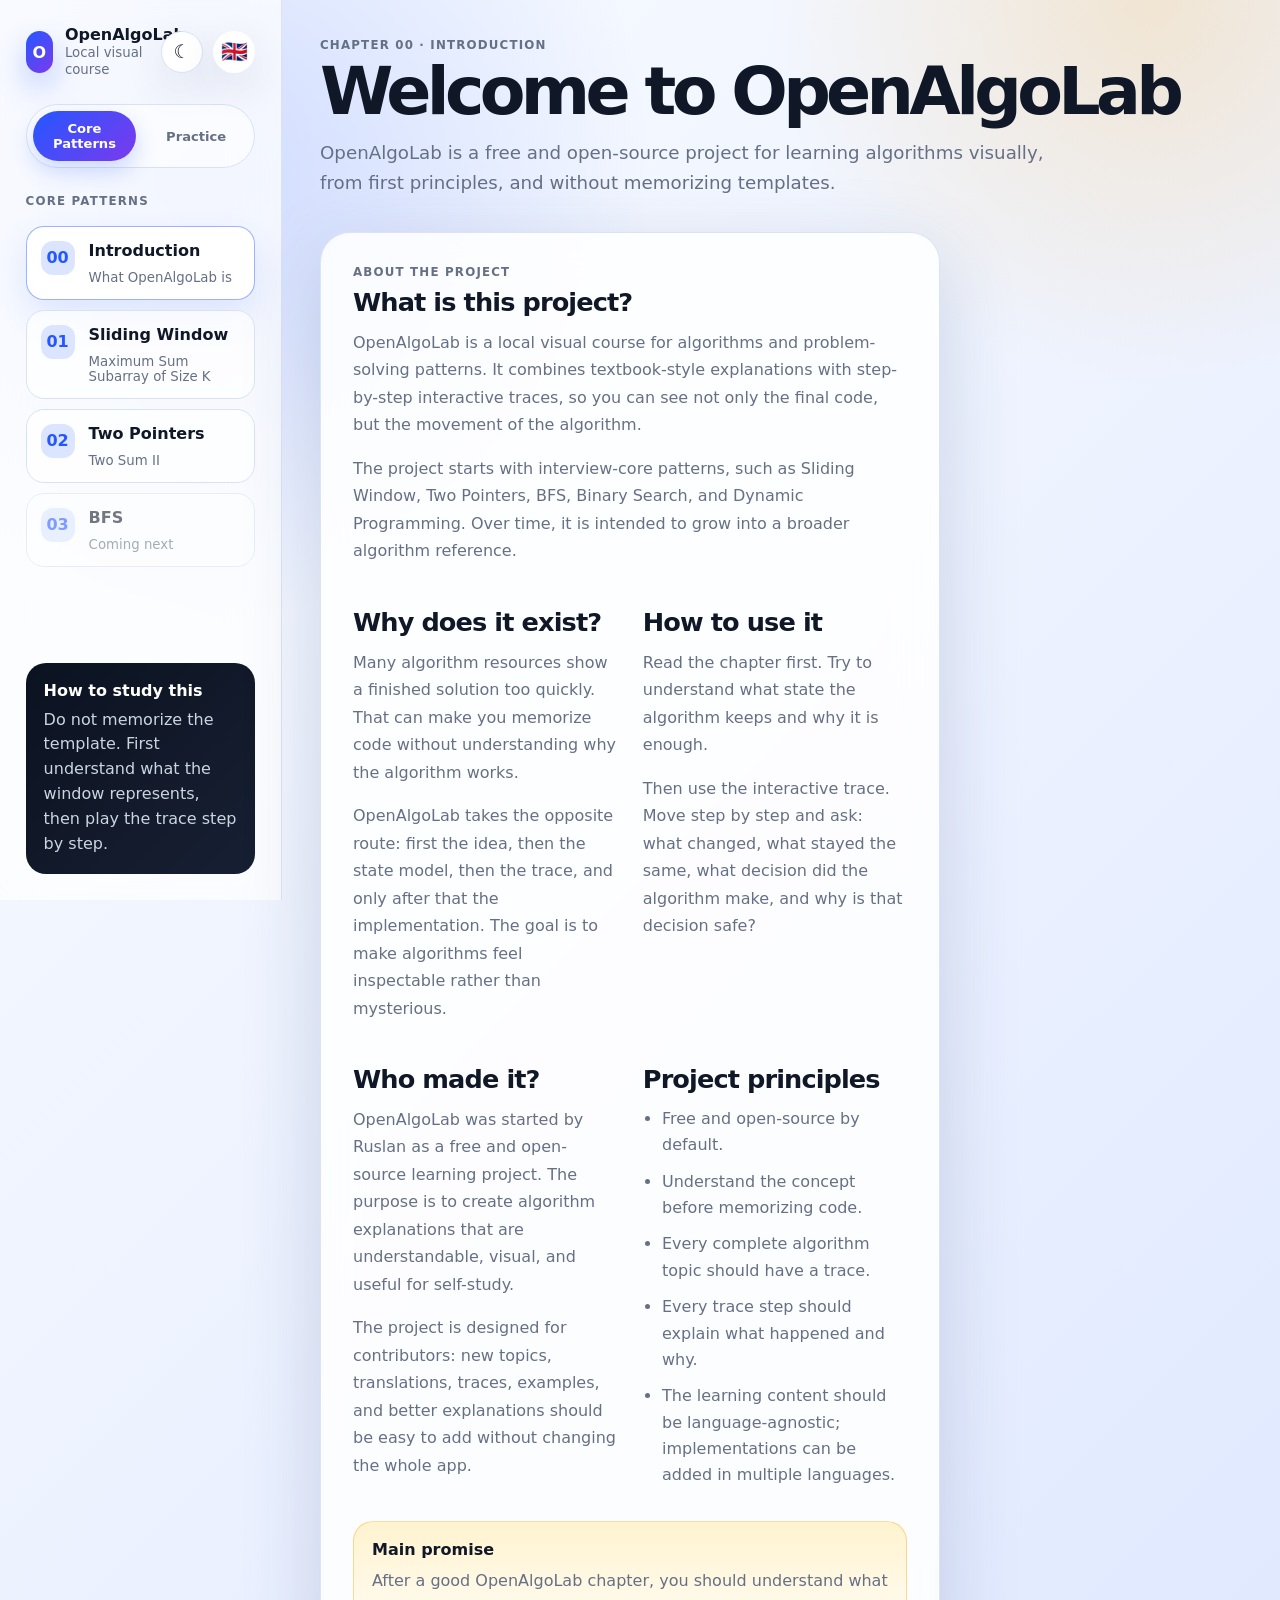
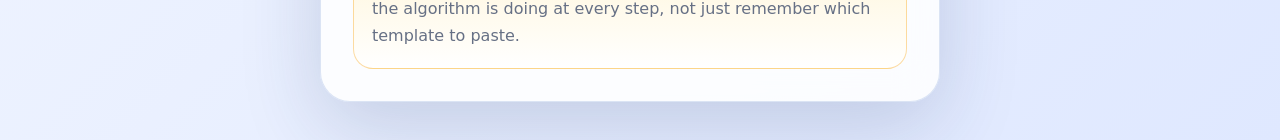
==== commit b94056eb: "feat: add practice mode to visualizer" ====
--- a/visualizer/index.html
+++ b/visualizer/index.html
@@ -34,6 +34,8 @@
           </div>
         </div>
 
+        <div class="nav-modes" id="nav-modes" aria-label="Visualizer sections"></div>
+
         <nav class="course-nav" aria-label="Algorithms">
           <p class="nav-label" id="nav-label"></p>
           <div id="nav-items"></div>
@@ -52,7 +54,7 @@
           <p class="hero-copy" id="hero-copy"></p>
         </section>
 
-        <section class="lesson-layout">
+        <section class="lesson-layout" id="lesson-layout">
           <article class="lesson-card" aria-label="Algorithm explanation">
             <div class="section-kicker" id="lesson-kicker"></div>
             <div id="lesson-sections"></div>
--- a/visualizer/styles.css
+++ b/visualizer/styles.css
@@ -155,6 +155,37 @@
   gap: 10px;
 }
 
+.nav-modes {
+  display: grid;
+  grid-template-columns: 1fr 1fr;
+  gap: 8px;
+  padding: 6px;
+  border: 1px solid var(--line);
+  border-radius: 999px;
+  background: rgba(255, 255, 255, 0.58);
+}
+
+:root[data-theme="dark"] .nav-modes {
+  background: rgba(18, 28, 48, 0.58);
+}
+
+.nav-mode {
+  border: 0;
+  border-radius: 999px;
+  padding: 10px 12px;
+  color: var(--muted);
+  background: transparent;
+  cursor: pointer;
+  font-size: 0.82rem;
+  font-weight: 900;
+}
+
+.nav-mode.active {
+  color: #ffffff;
+  background: linear-gradient(135deg, var(--primary), #7c3aed);
+  box-shadow: 0 10px 22px rgba(36, 87, 255, 0.22);
+}
+
 #nav-items {
   display: grid;
   gap: 10px;
@@ -353,8 +384,58 @@
   box-shadow: 0 16px 34px rgba(36, 87, 255, 0.12);
 }
 
+.practice-nav-item {
+  grid-template-columns: 30px minmax(0, 1fr);
+  gap: 6px 10px;
+  padding: 10px 12px;
+  border-color: rgba(22, 163, 74, 0.24);
+  border-left: 4px solid rgba(22, 163, 74, 0.5);
+  background: linear-gradient(135deg, rgba(255, 255, 255, 0.82), rgba(220, 252, 231, 0.42));
+}
+
+.practice-nav-item + .practice-nav-item {
+  margin-top: 4px;
+}
+
+.practice-nav-item span {
+  width: 28px;
+  height: 28px;
+  border-radius: 10px;
+  color: var(--success);
+  background: var(--success-soft);
+  font-size: 0.78rem;
+}
+
+.practice-nav-item strong {
+  line-height: 1.18;
+}
+
+.practice-nav-item small {
+  font-size: 0.78rem;
+  line-height: 1.25;
+}
+
+.practice-nav-item.active {
+  border-color: rgba(22, 163, 74, 0.48);
+  border-left-color: var(--success);
+  background: linear-gradient(135deg, #ffffff, rgba(220, 252, 231, 0.78));
+  box-shadow: 0 14px 28px rgba(22, 163, 74, 0.14);
+}
+
 :root[data-theme="dark"] .nav-item.active {
   box-shadow: 0 16px 34px rgba(0, 0, 0, 0.24);
+}
+
+:root[data-theme="dark"] .practice-nav-item {
+  border-color: rgba(74, 222, 128, 0.22);
+  border-left-color: rgba(74, 222, 128, 0.48);
+  background: linear-gradient(135deg, rgba(18, 28, 48, 0.82), rgba(74, 222, 128, 0.08));
+}
+
+:root[data-theme="dark"] .practice-nav-item.active {
+  border-color: rgba(74, 222, 128, 0.42);
+  border-left-color: var(--success);
+  background: linear-gradient(135deg, rgba(25, 38, 64, 0.92), rgba(74, 222, 128, 0.12));
 }
 
 .nav-item.locked {
@@ -377,7 +458,7 @@
 }
 
 .main-content {
-  width: min(1480px, 100%);
+  width: min(1760px, 100%);
   margin-inline: auto;
   padding: clamp(24px, 3vw, 44px);
 }
@@ -415,9 +496,13 @@
 
 .lesson-layout {
   display: grid;
-  grid-template-columns: minmax(340px, 0.86fr) minmax(480px, 1.14fr);
+  grid-template-columns: minmax(620px, 1fr) minmax(560px, 0.9fr);
   gap: clamp(18px, 2vw, 28px);
   align-items: start;
+}
+
+.lesson-layout.practice-layout {
+  grid-template-columns: minmax(0, 1fr);
 }
 
 .lesson-card,
@@ -434,6 +519,29 @@
   padding: clamp(22px, 2.5vw, 32px);
 }
 
+#lesson-sections {
+  display: grid;
+  grid-template-columns: repeat(2, minmax(0, 1fr));
+  gap: clamp(18px, 2vw, 26px);
+  align-items: start;
+}
+
+#lesson-sections > .lesson-section,
+#lesson-sections > .example-box,
+#lesson-sections > .concept-strip,
+#lesson-sections > .remember-box,
+#lesson-sections > p {
+  margin: 0;
+}
+
+#lesson-sections > .lesson-section:first-child,
+#lesson-sections > .concept-strip,
+#lesson-sections > .concept-strip + p,
+#lesson-sections > .code-panel,
+#lesson-sections > .remember-box {
+  grid-column: 1 / -1;
+}
+
 .lesson-card p {
   color: var(--muted);
   line-height: 1.72;
@@ -448,14 +556,15 @@
   line-height: 1.65;
 }
 
-.lesson-card h2:not(:first-of-type) {
-  margin-top: 30px;
+.lesson-section h3 {
+  margin: 22px 0 12px;
+  font-size: 1rem;
+  letter-spacing: -0.015em;
 }
 
 .example-box {
   display: grid;
   gap: 8px;
-  margin: 22px 0;
   padding: 18px;
   border: 1px solid var(--line);
   border-radius: var(--radius-md);
@@ -475,7 +584,6 @@
   grid-template-columns: 1fr auto 1fr;
   gap: 12px;
   align-items: center;
-  margin: 22px 0;
 }
 
 .concept-strip div:not(.arrow) {
@@ -519,6 +627,423 @@
   text-transform: uppercase;
 }
 
+.code-panel-header {
+  display: flex;
+  align-items: flex-start;
+  justify-content: space-between;
+  gap: 18px;
+}
+
+.code-panel-header h2,
+.code-panel-header p {
+  margin: 0;
+}
+
+.code-panel-header p {
+  margin-top: 12px;
+}
+
+.code-language-tabs {
+  display: flex;
+  flex-wrap: wrap;
+  gap: 8px;
+  justify-content: flex-end;
+  flex: 0 0 auto;
+}
+
+.code-language-tab {
+  border: 1px solid var(--line);
+  border-radius: 999px;
+  padding: 8px 12px;
+  color: var(--muted);
+  background: var(--panel-strong);
+  cursor: pointer;
+  font-size: 0.82rem;
+  font-weight: 900;
+}
+
+.code-language-tab:hover,
+.code-language-tab:focus-visible,
+.code-language-tab.active {
+  color: var(--primary-dark);
+  background: var(--primary-soft);
+  outline: none;
+}
+
+.code-panel pre {
+  overflow-x: auto;
+  margin: 16px 0 0;
+  padding: 18px;
+  border-radius: 18px;
+  color: #dbeafe;
+  background:
+    radial-gradient(circle at top right, rgba(122, 162, 255, 0.16), transparent 18rem),
+    var(--dark);
+  box-shadow: inset 0 0 0 1px rgba(255, 255, 255, 0.08);
+}
+
+.code-panel pre code {
+  padding: 0;
+  color: inherit;
+  background: transparent;
+  font-size: 0.9rem;
+  line-height: 1.65;
+  white-space: pre;
+}
+
+.insight-panel {
+  padding: 18px;
+  border: 1px solid rgba(36, 87, 255, 0.18);
+  border-radius: var(--radius-md);
+  background: linear-gradient(180deg, rgba(219, 229, 255, 0.72), rgba(255, 255, 255, 0.82));
+}
+
+:root[data-theme="dark"] .insight-panel {
+  background: linear-gradient(180deg, rgba(122, 162, 255, 0.14), rgba(18, 28, 48, 0.82));
+}
+
+.check-list li::marker {
+  color: var(--success);
+}
+
+.edge-list li::marker {
+  color: var(--accent);
+}
+
+.mistake-grid {
+  display: grid;
+  gap: 10px;
+}
+
+.mistake-grid article {
+  padding: 14px;
+  border: 1px solid rgba(245, 158, 11, 0.28);
+  border-radius: 16px;
+  background: rgba(255, 243, 207, 0.46);
+}
+
+:root[data-theme="dark"] .mistake-grid article {
+  background: rgba(251, 191, 36, 0.12);
+}
+
+.mistake-grid strong {
+  display: block;
+  margin-bottom: 6px;
+}
+
+.mistake-grid p {
+  margin-bottom: 0;
+}
+
+.practice-panel {
+  padding: 18px;
+  border: 1px solid rgba(22, 163, 74, 0.22);
+  border-radius: var(--radius-md);
+  background: linear-gradient(180deg, rgba(220, 252, 231, 0.54), rgba(255, 255, 255, 0.82));
+}
+
+.practice-layout .lesson-card {
+  padding: clamp(22px, 3vw, 36px);
+}
+
+.practice-layout #lesson-sections {
+  display: grid;
+  grid-template-columns: 1fr;
+  gap: clamp(18px, 2vw, 26px);
+}
+
+.practice-catalog-intro,
+.practice-pattern-section {
+  display: grid;
+  gap: 20px;
+  padding: clamp(18px, 2.2vw, 26px);
+  border: 1px solid rgba(36, 87, 255, 0.16);
+  border-radius: var(--radius-md);
+  background: rgba(255, 255, 255, 0.72);
+}
+
+.practice-catalog-intro {
+  grid-template-columns: minmax(0, 1fr) auto;
+  align-items: center;
+  background: linear-gradient(135deg, rgba(36, 87, 255, 0.12), rgba(220, 252, 231, 0.76));
+}
+
+:root[data-theme="dark"] .practice-catalog-intro,
+:root[data-theme="dark"] .practice-pattern-section {
+  background: rgba(18, 28, 48, 0.72);
+}
+
+:root[data-theme="dark"] .practice-catalog-intro {
+  background: linear-gradient(135deg, rgba(122, 162, 255, 0.14), rgba(74, 222, 128, 0.12));
+}
+
+.practice-catalog-intro h2,
+.practice-catalog-intro p,
+.practice-section-head h2,
+.practice-how-card h3 {
+  margin: 0;
+}
+
+.practice-catalog-intro p {
+  margin-top: 10px;
+}
+
+.practice-catalog-stats {
+  display: grid;
+  min-width: 150px;
+  place-items: center;
+  padding: 18px;
+  border-radius: 22px;
+  color: #ffffff;
+  background: linear-gradient(135deg, var(--success), var(--primary));
+}
+
+.practice-catalog-stats strong {
+  font-size: 2.4rem;
+  line-height: 1;
+}
+
+.practice-catalog-stats span {
+  margin-top: 6px;
+  font-size: 0.8rem;
+  font-weight: 900;
+  text-align: center;
+  text-transform: uppercase;
+}
+
+.practice-problem-list {
+  display: grid;
+  gap: 18px;
+}
+
+.practice-pattern-section {
+  border-color: var(--line);
+}
+
+.practice-section-head,
+.practice-problem-head {
+  display: flex;
+  justify-content: space-between;
+  gap: 14px;
+  align-items: flex-start;
+}
+
+.practice-how-card {
+  padding: clamp(16px, 2vw, 22px);
+  border: 1px solid var(--line);
+  border-radius: 22px;
+  background: linear-gradient(180deg, rgba(219, 229, 255, 0.58), rgba(255, 255, 255, 0.76));
+}
+
+:root[data-theme="dark"] .practice-how-card {
+  background: linear-gradient(180deg, rgba(122, 162, 255, 0.1), rgba(18, 28, 48, 0.76));
+}
+
+.practice-step-list {
+  display: grid;
+  gap: 8px;
+  margin: 12px 0 0;
+  padding: 0;
+  list-style: none;
+}
+
+.practice-step-list li {
+  display: grid;
+  grid-template-columns: auto minmax(0, 1fr);
+  gap: 10px;
+  align-items: start;
+  padding: 9px 10px;
+  border: 1px solid rgba(36, 87, 255, 0.08);
+  border-radius: 14px;
+  background: rgba(255, 255, 255, 0.62);
+}
+
+:root[data-theme="dark"] .practice-step-list li {
+  background: rgba(255, 255, 255, 0.04);
+}
+
+.practice-step-list span {
+  display: grid;
+  width: 28px;
+  height: 28px;
+  place-items: center;
+  border-radius: 10px;
+  color: #ffffff;
+  background: linear-gradient(135deg, var(--success), var(--primary));
+  font-size: 0.78rem;
+  font-weight: 950;
+}
+
+.practice-step-list p {
+  margin: 0;
+  color: var(--muted);
+  line-height: 1.4;
+}
+
+.practice-block-title {
+  display: flex;
+  align-items: center;
+  justify-content: space-between;
+  gap: 12px;
+  padding: 12px 14px;
+  border-bottom: 1px solid var(--line);
+  border-radius: 18px;
+  background: var(--dark);
+  color: #ffffff;
+}
+
+.practice-block-title span {
+  color: rgba(255, 255, 255, 0.62);
+  font-size: 0.78rem;
+  font-weight: 900;
+  text-transform: uppercase;
+}
+
+.practice-block-title strong {
+  text-align: right;
+}
+
+.practice-problem-card {
+  display: grid;
+  grid-template-columns: 42px minmax(220px, 0.9fr) auto minmax(280px, 1.2fr);
+  gap: 10px 14px;
+  align-items: center;
+  padding: 12px 14px;
+  border: 1px solid var(--line);
+  border-left: 4px solid rgba(36, 87, 255, 0.42);
+  border-radius: 18px;
+  background: linear-gradient(90deg, rgba(255, 255, 255, 0.94), rgba(248, 251, 255, 0.78));
+  box-shadow: 0 8px 20px rgba(34, 53, 108, 0.06);
+}
+
+:root[data-theme="dark"] .practice-problem-card {
+  background: linear-gradient(90deg, rgba(18, 28, 48, 0.94), rgba(25, 38, 64, 0.72));
+}
+
+.practice-problem-index {
+  display: grid;
+  width: 34px;
+  height: 34px;
+  place-items: center;
+  border-radius: 12px;
+  color: var(--primary-dark);
+  background: var(--primary-soft);
+  font-size: 0.8rem;
+  font-weight: 950;
+}
+
+.practice-problem-head {
+  min-width: 0;
+}
+
+.practice-problem-head > div {
+  min-width: 0;
+}
+
+.practice-problem-head h3 {
+  margin: 2px 0 0;
+  overflow: hidden;
+  text-overflow: ellipsis;
+  white-space: nowrap;
+  font-size: 1.02rem;
+  line-height: 1.2;
+}
+
+.practice-problem-head a {
+  color: var(--primary-dark);
+  text-decoration: none;
+}
+
+.practice-problem-head a:hover,
+.practice-problem-head a:focus-visible {
+  text-decoration: underline;
+}
+
+.practice-pattern {
+  color: var(--success);
+  font-size: 0.7rem;
+  font-weight: 950;
+  letter-spacing: 0.06em;
+  text-transform: uppercase;
+}
+
+.practice-meta {
+  display: flex;
+  flex-wrap: wrap;
+  gap: 6px;
+  margin: 0;
+  justify-content: flex-end;
+}
+
+.practice-meta div {
+  display: flex;
+  align-items: center;
+  flex: 0 1 auto;
+  gap: 5px;
+  max-width: 100%;
+  min-width: 0;
+  padding: 6px 8px;
+  border-radius: 999px;
+  background: var(--primary-soft);
+}
+
+.practice-meta dt {
+  flex: 0 0 auto;
+  color: var(--muted);
+  font-size: 0.68rem;
+  font-weight: 900;
+  text-transform: uppercase;
+}
+
+.practice-meta dt::after {
+  content: ":";
+}
+
+.practice-meta dd {
+  min-width: 0;
+  margin: 0;
+  overflow: hidden;
+  text-overflow: ellipsis;
+  white-space: nowrap;
+  font-size: 0.78rem;
+  font-weight: 850;
+  line-height: 1.1;
+}
+
+.practice-problem-card p {
+  margin: 0;
+  color: var(--muted);
+  font-size: 0.86rem;
+  line-height: 1.35;
+}
+
+.practice-problem-notes {
+  display: grid;
+  gap: 4px;
+  min-width: 0;
+  padding-left: 14px;
+  border-left: 1px solid var(--line);
+}
+
+.practice-problem-notes strong {
+  color: var(--text);
+}
+
+.practice-count-pill {
+  display: inline-flex;
+  border-radius: 999px;
+  padding: 4px 8px;
+  color: var(--success);
+  background: var(--success-soft);
+  font-size: 0.78rem;
+  font-weight: 900;
+  white-space: nowrap;
+}
+
+:root[data-theme="dark"] .practice-panel {
+  background: linear-gradient(180deg, rgba(74, 222, 128, 0.12), rgba(18, 28, 48, 0.82));
+}
+
 .formula-card {
   padding: 18px;
   border-radius: 18px;
@@ -564,6 +1089,7 @@
   display: grid;
   grid-template-columns: 120px minmax(0, 1fr);
   gap: 12px;
+  align-items: center;
   padding: 12px;
   border: 1px solid var(--line);
   border-radius: 16px;
@@ -580,6 +1106,10 @@
 }
 
 .lab-card {
+  position: sticky;
+  top: clamp(18px, 2vw, 28px);
+  max-height: calc(100vh - clamp(36px, 4vw, 56px));
+  overflow: auto;
   padding: clamp(20px, 2.2vw, 28px);
 }
 
@@ -609,6 +1139,15 @@
   font-weight: 900;
 }
 
+.lab-card.trace-two-pointers .step-pill {
+  color: #92400e;
+  background: rgba(251, 191, 36, 0.2);
+}
+
+:root[data-theme="dark"] .lab-card.trace-two-pointers .step-pill {
+  color: #fde68a;
+}
+
 .progress-track {
   display: flex;
   gap: 8px;
@@ -658,17 +1197,41 @@
   padding: clamp(16px, 2vw, 22px);
   border-radius: 26px;
   background:
+    radial-gradient(circle at 12% 18%, rgba(36, 87, 255, 0.14), transparent 16rem),
+    radial-gradient(circle at 88% 12%, rgba(245, 158, 11, 0.12), transparent 14rem),
     linear-gradient(90deg, rgba(36, 87, 255, 0.08) 1px, transparent 1px),
     linear-gradient(180deg, rgba(36, 87, 255, 0.08) 1px, transparent 1px),
     #ffffff;
   background-size: 34px 34px;
   border: 1px solid var(--line);
+  box-shadow: inset 0 1px 0 rgba(255, 255, 255, 0.72);
+}
+
+.lab-card.trace-two-pointers .visual-stage {
+  background:
+    radial-gradient(circle at 14% 20%, rgba(251, 191, 36, 0.18), transparent 16rem),
+    radial-gradient(circle at 88% 16%, rgba(36, 87, 255, 0.12), transparent 14rem),
+    linear-gradient(90deg, rgba(245, 158, 11, 0.08) 1px, transparent 1px),
+    linear-gradient(180deg, rgba(245, 158, 11, 0.08) 1px, transparent 1px),
+    #ffffff;
+  background-size: 34px 34px;
 }
 
 :root[data-theme="dark"] .visual-stage {
   background:
+    radial-gradient(circle at 12% 18%, rgba(122, 162, 255, 0.16), transparent 16rem),
+    radial-gradient(circle at 88% 12%, rgba(251, 191, 36, 0.1), transparent 14rem),
     linear-gradient(90deg, rgba(122, 162, 255, 0.1) 1px, transparent 1px),
     linear-gradient(180deg, rgba(122, 162, 255, 0.1) 1px, transparent 1px),
+    rgba(7, 11, 20, 0.72);
+}
+
+:root[data-theme="dark"] .lab-card.trace-two-pointers .visual-stage {
+  background:
+    radial-gradient(circle at 14% 20%, rgba(251, 191, 36, 0.14), transparent 16rem),
+    radial-gradient(circle at 88% 16%, rgba(122, 162, 255, 0.12), transparent 14rem),
+    linear-gradient(90deg, rgba(251, 191, 36, 0.08) 1px, transparent 1px),
+    linear-gradient(180deg, rgba(251, 191, 36, 0.08) 1px, transparent 1px),
     rgba(7, 11, 20, 0.72);
 }
 
@@ -701,8 +1264,26 @@
   box-shadow: inset 0 -5px 0 rgba(36, 87, 255, 0.12);
 }
 
+.cell.left-active:not(.in-window),
+.cell.right-active:not(.in-window) {
+  border-color: rgba(245, 158, 11, 0.64);
+  background: linear-gradient(180deg, rgba(255, 243, 207, 0.96), #ffffff);
+  box-shadow: inset 0 -5px 0 rgba(245, 158, 11, 0.16);
+}
+
+.lab-card.trace-two-pointers .cell.highlighted {
+  transform: translateY(-7px) scale(1.025);
+  border-color: var(--accent);
+  box-shadow: 0 20px 36px rgba(245, 158, 11, 0.22), inset 0 -5px 0 rgba(245, 158, 11, 0.18);
+}
+
 :root[data-theme="dark"] .cell.in-window {
   background: linear-gradient(180deg, rgba(122, 162, 255, 0.2), rgba(18, 28, 48, 0.95));
+}
+
+:root[data-theme="dark"] .cell.left-active:not(.in-window),
+:root[data-theme="dark"] .cell.right-active:not(.in-window) {
+  background: linear-gradient(180deg, rgba(251, 191, 36, 0.2), rgba(18, 28, 48, 0.95));
 }
 
 .cell.highlighted {
@@ -755,6 +1336,14 @@
   background: var(--primary);
 }
 
+.lab-card.trace-two-pointers .left-pointer {
+  background: linear-gradient(135deg, #0f172a, #475569);
+}
+
+.lab-card.trace-two-pointers .right-pointer {
+  background: linear-gradient(135deg, var(--accent), #ea580c);
+}
+
 .window-summary {
   display: grid;
   grid-template-columns: 1fr 1fr;
@@ -764,11 +1353,21 @@
 .window-summary div {
   padding: 16px;
   border-radius: 18px;
+  border: 1px solid rgba(36, 87, 255, 0.12);
   background: rgba(239, 244, 255, 0.84);
+}
+
+.lab-card.trace-two-pointers .window-summary div {
+  border-color: rgba(245, 158, 11, 0.18);
+  background: rgba(255, 243, 207, 0.62);
 }
 
 :root[data-theme="dark"] .window-summary div {
   background: rgba(122, 162, 255, 0.13);
+}
+
+:root[data-theme="dark"] .lab-card.trace-two-pointers .window-summary div {
+  background: rgba(251, 191, 36, 0.11);
 }
 
 .window-summary span,
@@ -798,6 +1397,32 @@
   background: #ffffff;
 }
 
+.state-card:nth-child(1),
+.state-card:nth-child(2),
+.state-card:nth-child(3) {
+  border-color: rgba(36, 87, 255, 0.16);
+  background: linear-gradient(180deg, rgba(239, 244, 255, 0.9), #ffffff);
+}
+
+.lab-card.trace-two-pointers .state-card:nth-child(1),
+.lab-card.trace-two-pointers .state-card:nth-child(2),
+.lab-card.trace-two-pointers .state-card:nth-child(3) {
+  border-color: rgba(245, 158, 11, 0.22);
+  background: linear-gradient(180deg, rgba(255, 243, 207, 0.76), #ffffff);
+}
+
+:root[data-theme="dark"] .state-card:nth-child(1),
+:root[data-theme="dark"] .state-card:nth-child(2),
+:root[data-theme="dark"] .state-card:nth-child(3) {
+  background: linear-gradient(180deg, rgba(122, 162, 255, 0.14), rgba(18, 28, 48, 0.82));
+}
+
+:root[data-theme="dark"] .lab-card.trace-two-pointers .state-card:nth-child(1),
+:root[data-theme="dark"] .lab-card.trace-two-pointers .state-card:nth-child(2),
+:root[data-theme="dark"] .lab-card.trace-two-pointers .state-card:nth-child(3) {
+  background: linear-gradient(180deg, rgba(251, 191, 36, 0.14), rgba(18, 28, 48, 0.82));
+}
+
 .state-card strong {
   display: block;
   overflow-wrap: anywhere;
@@ -806,13 +1431,27 @@
 
 .trace-explanation {
   display: grid;
-  gap: 14px;
+  grid-template-columns: repeat(3, minmax(0, 1fr));
+  gap: 12px;
   margin-bottom: 18px;
   padding: clamp(16px, 2vw, 22px);
   border-radius: 24px;
   color: #ffffff;
   background:
     radial-gradient(circle at top right, rgba(36, 87, 255, 0.34), transparent 20rem),
+    var(--dark);
+}
+
+.trace-explanation > div {
+  padding: 14px;
+  border-radius: 18px;
+  background: rgba(255, 255, 255, 0.06);
+  box-shadow: inset 0 0 0 1px rgba(255, 255, 255, 0.08);
+}
+
+.lab-card.trace-two-pointers .trace-explanation {
+  background:
+    radial-gradient(circle at top right, rgba(245, 158, 11, 0.24), transparent 20rem),
     var(--dark);
 }
 
@@ -880,6 +1519,35 @@
   .lesson-layout {
     grid-template-columns: 1fr;
   }
+
+  .lab-card {
+    position: static;
+    max-height: none;
+    overflow: visible;
+  }
+
+  #lesson-sections {
+    grid-template-columns: repeat(2, minmax(0, 1fr));
+  }
+
+  .trace-explanation {
+    grid-template-columns: 1fr;
+  }
+
+  .practice-catalog-intro {
+    grid-template-columns: 1fr;
+  }
+
+  .practice-problem-card {
+    grid-template-columns: 42px minmax(0, 1fr) auto;
+  }
+
+  .practice-problem-notes {
+    grid-column: 2 / -1;
+    padding: 10px 0 0;
+    border-top: 1px solid var(--line);
+    border-left: 0;
+  }
 }
 
 @media (max-width: 760px) {
@@ -928,6 +1596,10 @@
     border-radius: 24px;
   }
 
+  #lesson-sections {
+    grid-template-columns: 1fr;
+  }
+
   .lab-header {
     flex-direction: column;
   }
@@ -938,6 +1610,27 @@
 
   .concept-strip {
     grid-template-columns: 1fr;
+  }
+
+  .code-panel-header {
+    flex-direction: column;
+  }
+
+  .code-language-tabs {
+    justify-content: flex-start;
+  }
+
+  .practice-problem-card {
+    grid-template-columns: 36px minmax(0, 1fr);
+  }
+
+  .practice-meta {
+    grid-column: 2 / -1;
+    justify-content: flex-start;
+  }
+
+  .practice-problem-notes {
+    grid-column: 1 / -1;
   }
 
   .concept-strip .arrow {
